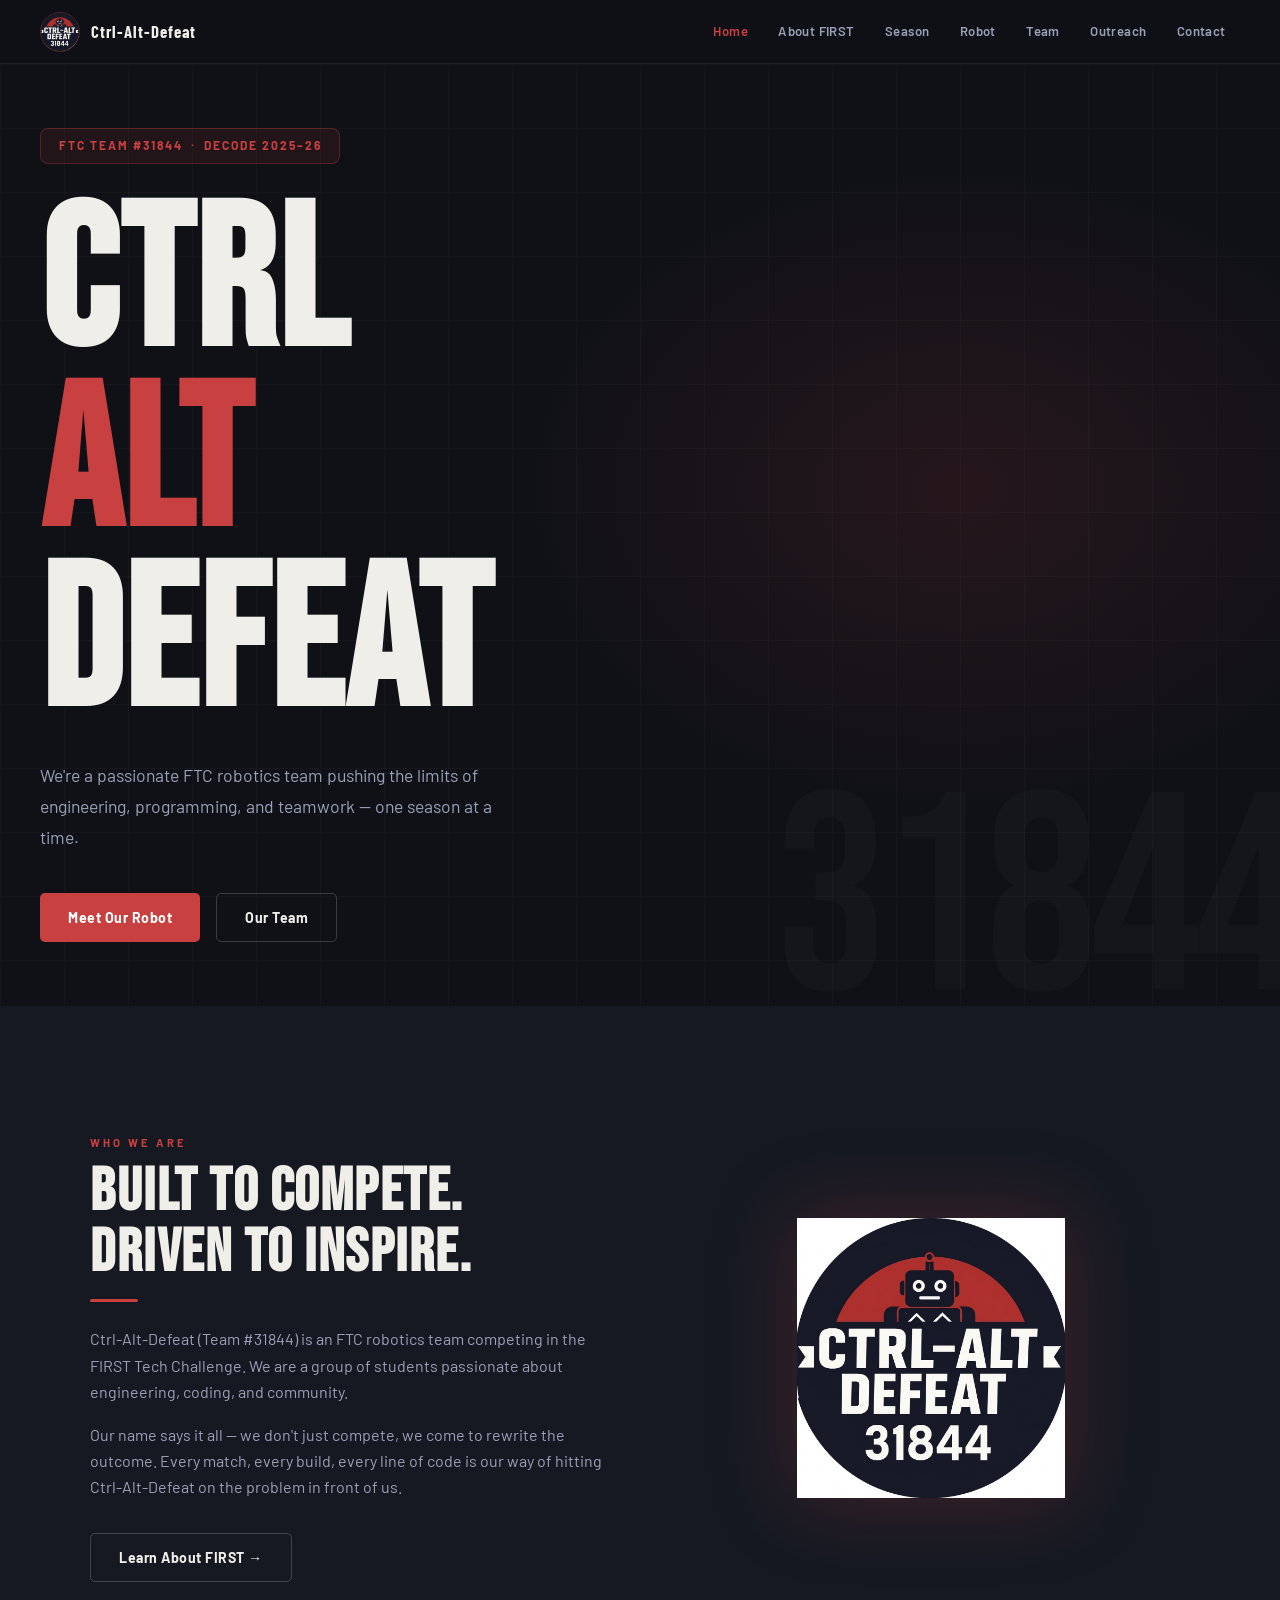
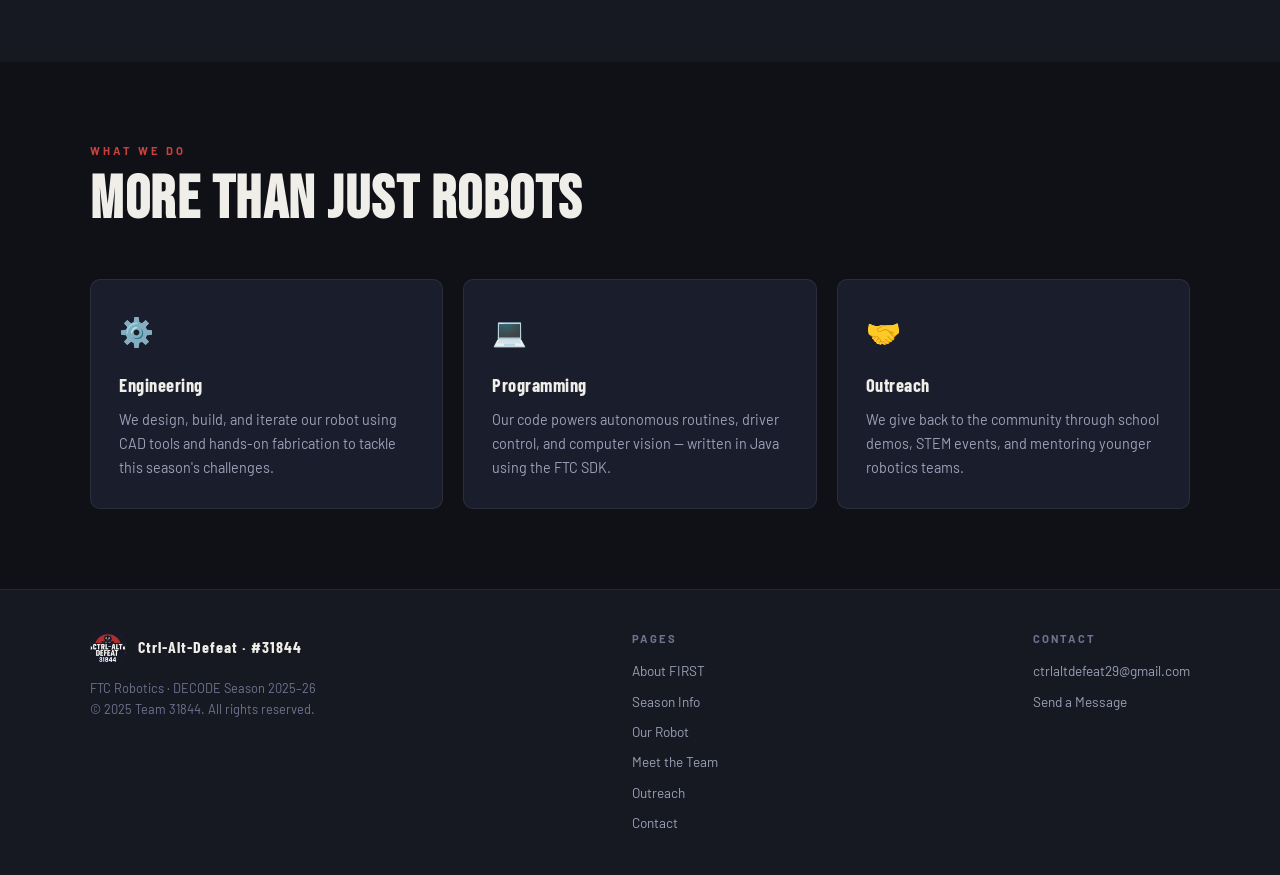
==== index.html @ 96a354eb "Update index.html" ====
<!DOCTYPE html>
<html lang="en">
<head>
  <meta charset="UTF-8"/>
  <meta name="viewport" content="width=device-width, initial-scale=1.0"/>
  <title>Ctrl-Alt-Defeat | FTC Team 31844</title>
  <link rel="stylesheet" href="style.css"/>
  <style>
    .hero {
      min-height: calc(100vh - 64px);
      display: flex; align-items: center;
      padding: 4rem 2.5rem;
      position: relative; overflow: hidden;
    }
    .hero::before {
      content: '';
      position: absolute; inset: 0;
      background:
        radial-gradient(ellipse 55% 55% at 75% 45%, rgba(201,64,64,0.12) 0%, transparent 65%),
        linear-gradient(180deg, transparent 60%, rgba(15,17,23,0.6) 100%);
      pointer-events: none;
    }
    .hero-grid {
      position: absolute; inset: 0;
      background-image: linear-gradient(rgba(255,255,255,0.025) 1px, transparent 1px), linear-gradient(90deg, rgba(255,255,255,0.025) 1px, transparent 1px);
      background-size: 64px 64px;
      pointer-events: none;
    }
    .hero-content { position: relative; z-index: 1; max-width: 700px; }
    .hero-tag {
      display: inline-flex; align-items: center; gap: 0.6rem;
      background: rgba(201,64,64,0.1); border: 1px solid rgba(201,64,64,0.3);
      border-radius: 8px; padding: 0.45rem 1.1rem;
      font-size: 0.75rem; font-weight: 700; letter-spacing: 2px;
      text-transform: uppercase; color: var(--red); margin-bottom: 2rem;
    }
    .hero h1 {
      font-family: 'Bebas Neue', sans-serif;
      font-size: clamp(7.5rem, 16vw, 12.5rem); /* Increased minimum, scaling, and maximum sizes */
      line-height: 0.9; 
      letter-spacing: 2px; 
      margin-bottom: 1.5rem;
    }
    .hero h1 .red { color: var(--red); }
    .hero p { font-size: 1.1rem; color: var(--muted2); max-width: 480px; margin-bottom: 2.5rem; line-height: 1.75; }
    .hero-btns { display: flex; gap: 1rem; flex-wrap: wrap; }
    .hero-num {
      position: absolute; right: -20px; bottom: -40px;
      font-family: 'Bebas Neue', sans-serif;
      font-size: clamp(10rem, 22vw, 22rem);
      color: rgba(255,255,255,0.02); pointer-events: none; user-select: none;
      letter-spacing: -8px; line-height: 1;
    }

    .about-grid { display: grid; grid-template-columns: 1fr 1fr; gap: 4rem; align-items: center; margin-top: 3rem; }
    .about-text p { color: var(--muted2); margin-bottom: 1rem; font-size: 1rem; }

    .highlights { display: grid; grid-template-columns: repeat(3,1fr); gap: 1.25rem; margin-top: 3rem; }
    .hl-card { background: var(--card); border: 1px solid var(--border); border-radius: 10px; padding: 1.75rem; transition: border-color 0.2s, transform 0.2s; }
    .hl-card:hover { border-color: rgba(201,64,64,0.3); transform: translateY(-3px); }
    .hl-icon { font-size: 1.75rem; margin-bottom: 1rem; }
    .hl-card h3 { font-family: 'Barlow Condensed', sans-serif; font-size: 1.15rem; font-weight: 700; margin-bottom: 0.5rem; letter-spacing: 0.5px; }
    .hl-card p { font-size: 0.9rem; color: var(--muted2); line-height: 1.65; }

    @media(max-width:768px) {
      .hero { padding: 3rem 1.25rem; }
      .stats-inner { grid-template-columns: repeat(3, 1fr); padding: 1.5rem 1.25rem; }
      .about-grid { grid-template-columns: 1fr; gap: 2rem; }
      .highlights { grid-template-columns: 1fr; }
      .hero-num { display: none; }
    }
  </style>
</head>
<body>
<div class="page">

  <nav>
    <a class="nav-brand" href="index.html">
      <img class="nav-logo" src="logo.png" alt="Logo">
      <span class="nav-name">Ctrl-Alt-Defeat</span>
    </a>
    <ul class="nav-links">
      <li><a href="index.html" class="active">Home</a></li>
      <li><a href="about.html">About FIRST</a></li>
      <li><a href="season.html">Season</a></li>
      <li><a href="robot.html">Robot</a></li>
      <li><a href="team.html">Team</a></li>
      <li><a href="outreach.html">Outreach</a></li>
      <li><a href="contact.html">Contact</a></li>
    </ul>
    <button class="hamburger" onclick="document.getElementById('mob').classList.toggle('open')">
      <span></span><span></span><span></span>
    </button>
  </nav>
  <div class="mobile-menu" id="mob">
    <a href="index.html">Home</a><a href="about.html">About FIRST</a>
    <a href="season.html">Season</a><a href="robot.html">Robot</a>
    <a href="team.html">Team</a><a href="outreach.html">Outreach</a>
    <a href="contact.html">Contact</a>
  </div>

  <!-- HERO -->
  <section class="hero">
    <div class="hero-grid"></div>
    <div class="hero-content">
      <div class="hero-tag">FTC Team #31844 &nbsp;·&nbsp; DECODE 2025–26</div>
      <h1>CTRL<br/><span class="red">ALT</span><br/>DEFEAT</h1>
      <p>We're a passionate FTC robotics team pushing the limits of engineering, programming, and teamwork — one season at a time.</p>
      <div class="hero-btns">
        <a href="robot.html" class="btn btn-red">Meet Our Robot</a>
        <a href="team.html" class="btn btn-outline">Our Team</a>
      </div>
    </div>
    <div class="hero-num">31844</div>
  </section>

  <!-- ABOUT SNIPPET -->
  <section class="section" style="background: var(--dark2);">
    <div class="container">
      <div class="about-grid">
        <div>
          <div class="section-label">Who We Are</div>
          <h2 class="section-title">Built to Compete.<br/>Driven to Inspire.</h2>
          <div class="divider"></div>
          <div class="about-text">
            <p>Ctrl-Alt-Defeat (Team #31844) is an FTC robotics team competing in the FIRST Tech Challenge. We are a group of students passionate about engineering, coding, and community.</p>
            <p>Our name says it all — we don't just compete, we come to rewrite the outcome. Every match, every build, every line of code is our way of hitting Ctrl-Alt-Defeat on the problem in front of us.</p>
          </div>
          <a href="about.html" class="btn btn-outline" style="margin-top:1rem;">Learn About FIRST →</a>
        </div>
        <div style="display:flex; justify-content:center; align-items:center;">
          <img src="logo.png" alt="Team Logo" style="width:280px; height:280px; object-fit:contain; filter: drop-shadow(0 0 40px rgba(201,64,64,0.25));">
        </div>
      </div>
    </div>
  </section>

  <!-- HIGHLIGHTS -->
  <section class="section">
    <div class="container">
      <div class="section-label">What We Do</div>
      <h2 class="section-title">More Than Just Robots</h2>
      <div class="highlights">
        <div class="hl-card">
          <div class="hl-icon">⚙️</div>
          <h3>Engineering</h3>
          <p>We design, build, and iterate our robot using CAD tools and hands-on fabrication to tackle this season's challenges.</p>
        </div>
        <div class="hl-card">
          <div class="hl-icon">💻</div>
          <h3>Programming</h3>
          <p>Our code powers autonomous routines, driver control, and computer vision — written in Java using the FTC SDK.</p>
        </div>
        <div class="hl-card">
          <div class="hl-icon">🤝</div>
          <h3>Outreach</h3>
          <p>We give back to the community through school demos, STEM events, and mentoring younger robotics teams.</p>
        </div>
      </div>
    </div>
  </section>

  <!-- FOOTER -->
  <footer>
    <div class="footer-inner">
      <div>
        <div class="footer-brand">
          <img class="footer-logo" src="logo.png" alt="Logo">
          <span class="footer-name">Ctrl-Alt-Defeat · #31844</span>
        </div>
        <div class="footer-copy">FTC Robotics · DECODE Season 2025–26<br/>© 2025 Team 31844. All rights reserved.</div>
      </div>
      <div>
        <div class="footer-col-title">Pages</div>
        <div class="footer-links">
          <a href="about.html">About FIRST</a>
          <a href="season.html">Season Info</a>
          <a href="robot.html">Our Robot</a>
          <a href="team.html">Meet the Team</a>
          <a href="outreach.html">Outreach</a>
          <a href="contact.html">Contact</a>
        </div>
      </div>
      <div>
        <div class="footer-col-title">Contact</div>
        <div class="footer-links">
          <a href="mailto:ctrlaltdefeat29@gmail.com">ctrlaltdefeat29@gmail.com</a>
          <a href="contact.html">Send a Message</a>
        </div>
      </div>
    </div>
  </footer>

</div>
</body>
</html>
---- style.css ----
@import url('https://fonts.googleapis.com/css2?family=Bebas+Neue&family=Barlow:wght@400;500;600;700&family=Barlow+Condensed:wght@600;700&display=swap');
 
:root {
  --red: #C94040;
  --red-dark: #a33232;
  --dark: #0f1117;
  --dark2: #161922;
  --dark3: #1c202e;
  --card: #1a1e2c;
  --border: rgba(255,255,255,0.07);
  --light: #f0eee8;
  --muted: #6e7390;
  --muted2: #9ca0b8;
}
 
* { margin: 0; padding: 0; box-sizing: border-box; }
html { scroll-behavior: smooth; }
 
body {
  font-family: 'Barlow', sans-serif;
  background: var(--dark);
  color: var(--light);
  line-height: 1.65;
}
 
nav {
  position: fixed; top: 0; left: 0; right: 0; z-index: 999;
  display: flex; align-items: center; justify-content: space-between;
  padding: 0.7rem 2.5rem;
  background: rgba(15,17,23,0.93);
  backdrop-filter: blur(16px);
  border-bottom: 1px solid var(--border);
  height: 64px;
}
.nav-brand { display: flex; align-items: center; gap: 0.7rem; text-decoration: none; }
.nav-logo { width: 40px; height: 40px; border-radius: 50%; object-fit: cover; border: 1.5px solid rgba(201,64,64,0.4); }
.nav-name { font-family: 'Barlow Condensed', sans-serif; font-size: 1.05rem; font-weight: 700; color: var(--light); letter-spacing: 1px; }
.nav-links { display: flex; list-style: none; gap: 0.1rem; }
.nav-links a { display: block; padding: 0.4rem 0.9rem; color: var(--muted2); text-decoration: none; font-size: 0.82rem; font-weight: 600; letter-spacing: 0.4px; border-radius: 5px; transition: color 0.2s, background 0.2s; }
.nav-links a:hover { color: var(--light); background: rgba(255,255,255,0.05); }
.nav-links a.active { color: var(--red); }
 
.hamburger { display: none; flex-direction: column; gap: 5px; cursor: pointer; background: none; border: none; padding: 4px; }
.hamburger span { display: block; width: 24px; height: 2px; background: var(--light); border-radius: 2px; transition: all 0.3s; }
.mobile-menu { display: none; position: fixed; top: 64px; left: 0; right: 0; background: rgba(15,17,23,0.98); border-bottom: 1px solid var(--border); padding: 0.75rem 1.5rem 1.25rem; z-index: 998; flex-direction: column; }
.mobile-menu.open { display: flex; }
.mobile-menu a { display: block; padding: 0.75rem 0.5rem; color: var(--muted2); text-decoration: none; font-weight: 600; font-size: 0.95rem; border-bottom: 1px solid var(--border); transition: color 0.2s; }
.mobile-menu a:last-child { border-bottom: none; }
.mobile-menu a:hover { color: var(--light); }
 
.page { padding-top: 64px; }
.section { padding: 5rem 2.5rem; }
.container { max-width: 1100px; margin: 0 auto; }
.section-label { font-size: 0.7rem; font-weight: 700; letter-spacing: 3px; text-transform: uppercase; color: var(--red); margin-bottom: 0.6rem; }
.section-title { font-family: 'Bebas Neue', sans-serif; font-size: clamp(2.2rem, 5vw, 3.8rem); letter-spacing: 1.5px; line-height: 1; margin-bottom: 0.9rem; }
.section-sub { color: var(--muted2); font-size: 1rem; max-width: 540px; line-height: 1.7; }
.divider { width: 48px; height: 3px; background: var(--red); border-radius: 2px; margin: 1rem 0 1.5rem; }
 
.btn { display: inline-flex; align-items: center; gap: 0.5rem; padding: 0.75rem 1.75rem; border-radius: 5px; font-weight: 700; font-size: 0.88rem; letter-spacing: 0.5px; text-decoration: none; border: none; cursor: pointer; transition: transform 0.15s, background 0.2s, box-shadow 0.2s; }
.btn:hover { transform: translateY(-2px); }
.btn-red { background: var(--red); color: #fff; }
.btn-red:hover { background: var(--red-dark); box-shadow: 0 6px 24px rgba(201,64,64,0.3); }
.btn-outline { background: transparent; border: 1.5px solid rgba(255,255,255,0.18); color: var(--light); }
.btn-outline:hover { border-color: rgba(255,255,255,0.4); }
 
.card { background: var(--card); border: 1px solid var(--border); border-radius: 10px; padding: 1.75rem; transition: border-color 0.2s, transform 0.2s; }
.card:hover { border-color: rgba(201,64,64,0.3); transform: translateY(-3px); }
 
footer { background: var(--dark2); border-top: 1px solid var(--border); padding: 2.5rem 2.5rem; }
.footer-inner { max-width: 1100px; margin: 0 auto; display: flex; align-items: flex-start; justify-content: space-between; gap: 2rem; flex-wrap: wrap; }
.footer-brand { display: flex; align-items: center; gap: 0.75rem; margin-bottom: 0.75rem; }
.footer-logo { width: 36px; height: 36px; border-radius: 50%; object-fit: cover; }
.footer-name { font-family: 'Barlow Condensed', sans-serif; font-weight: 700; font-size: 1rem; letter-spacing: 1px; }
.footer-copy { font-size: 0.8rem; color: var(--muted); }
.footer-links { display: flex; flex-direction: column; gap: 0.5rem; }
.footer-links a { color: var(--muted2); text-decoration: none; font-size: 0.85rem; transition: color 0.2s; }
.footer-links a:hover { color: var(--light); }
.footer-col-title { font-size: 0.7rem; font-weight: 700; letter-spacing: 2px; text-transform: uppercase; color: var(--muted); margin-bottom: 0.75rem; }
 
@media (max-width: 768px) {
  .nav-links { display: none; }
  .hamburger { display: flex; }
  .section { padding: 4rem 1.25rem; }
  nav { padding: 0.7rem 1.25rem; }
  footer { padding: 2rem 1.25rem; }
}
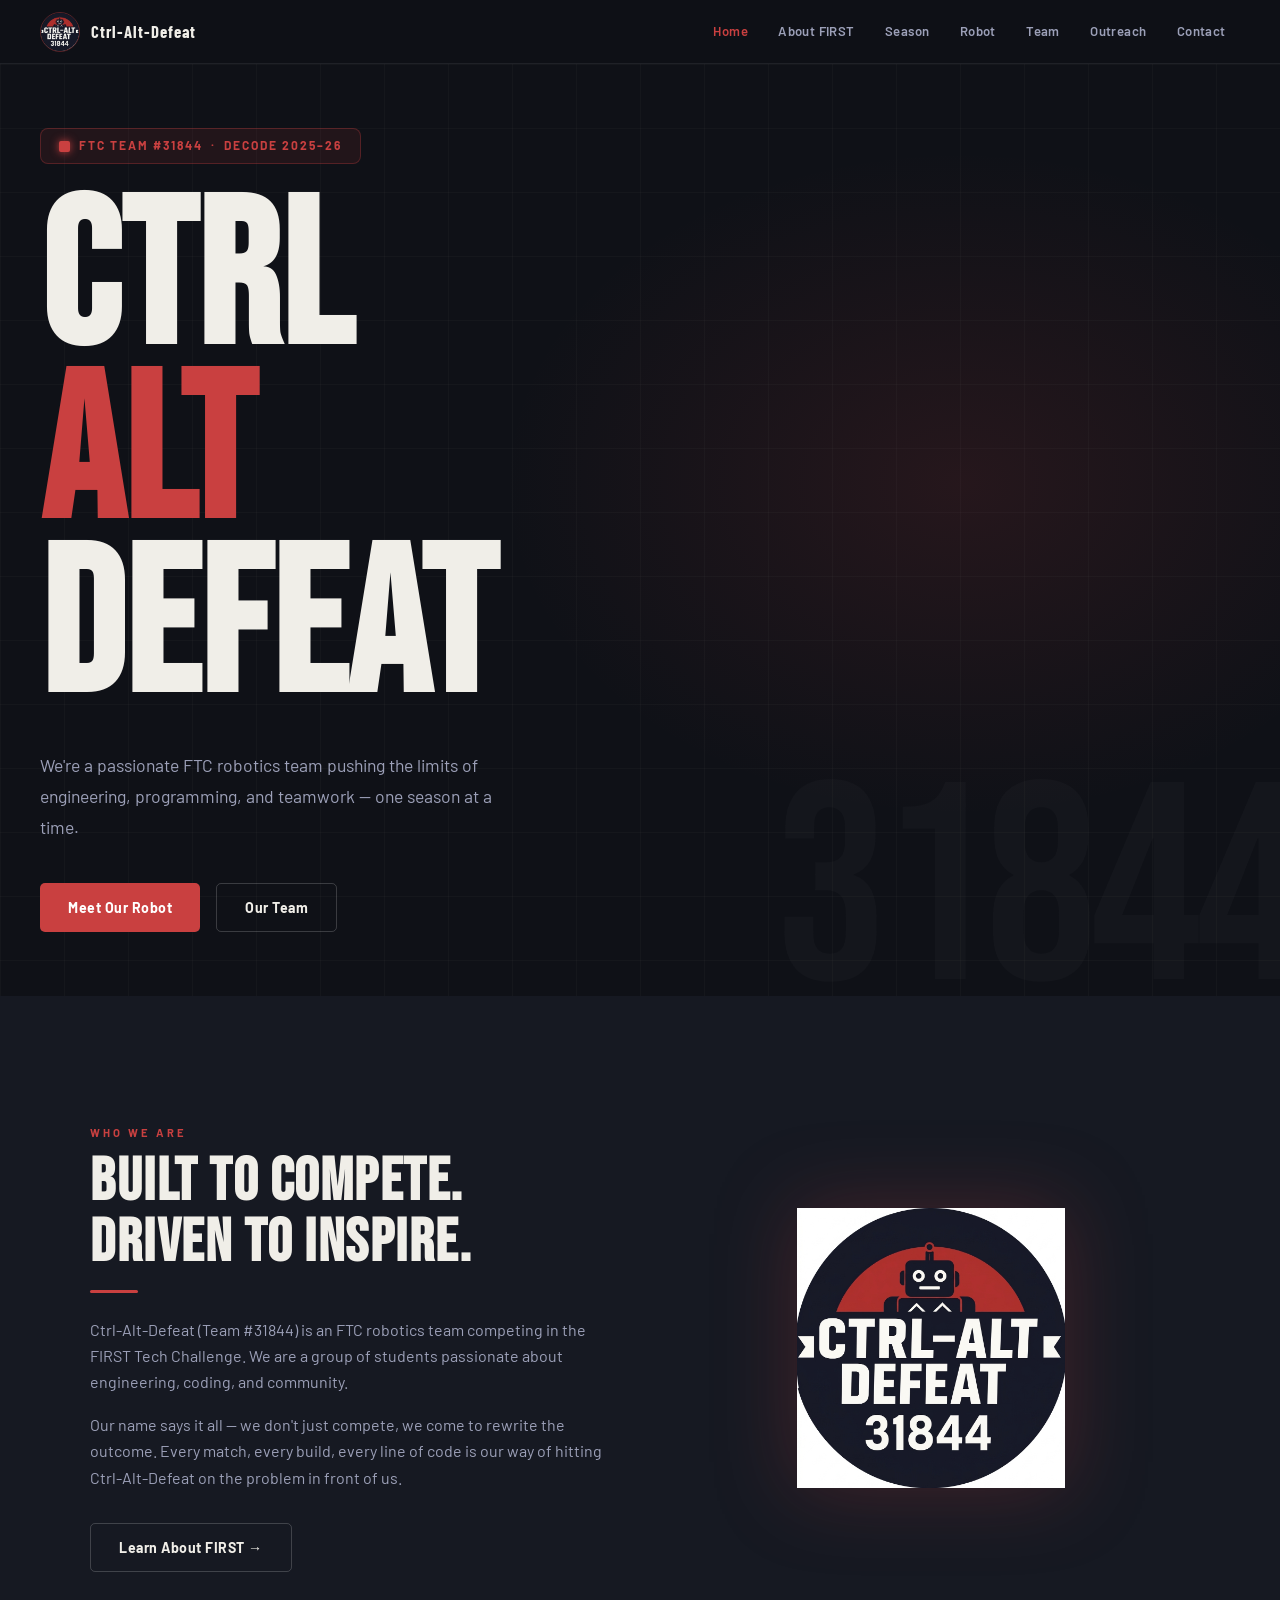
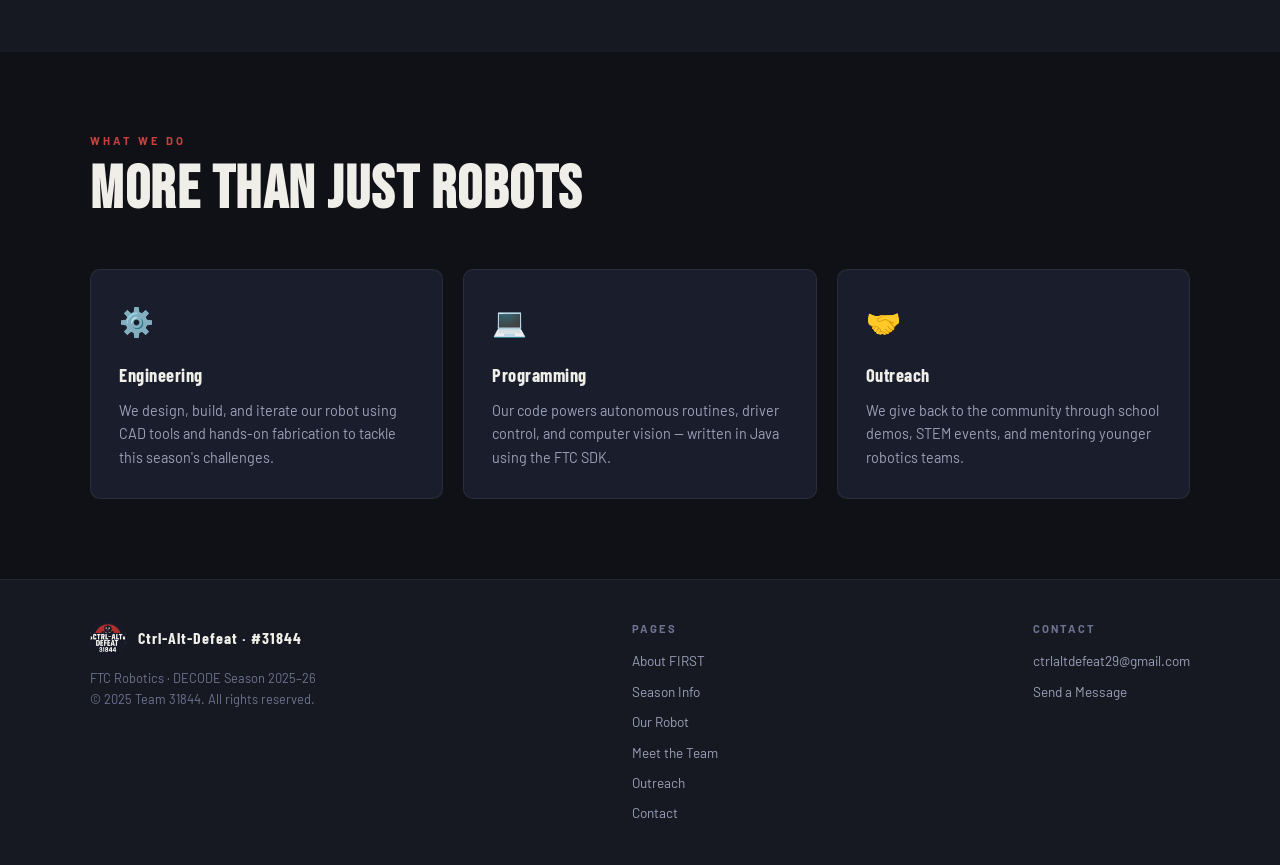
==== commit dcec99c7: "Update index.html" ====
--- a/index.html
+++ b/index.html
@@ -26,7 +26,9 @@
       background-size: 64px 64px;
       pointer-events: none;
     }
-    .hero-content { position: relative; z-index: 1; max-width: 700px; }
+    .hero-content { position: relative; z-index: 1; max-width: 900px; } /* Increased content container width for massive text */
+    
+    /* ── REDESIGNED TECH TAG & RED ACCENT BOX ── */
     .hero-tag {
       display: inline-flex; align-items: center; gap: 0.6rem;
       background: rgba(201,64,64,0.1); border: 1px solid rgba(201,64,64,0.3);
@@ -34,12 +36,23 @@
       font-size: 0.75rem; font-weight: 700; letter-spacing: 2px;
       text-transform: uppercase; color: var(--red); margin-bottom: 2rem;
     }
+    .hero-tag::before {
+      content: '';
+      display: inline-block;
+      width: 11px;
+      height: 11px;
+      background: var(--red);
+      border-radius: 2px;
+      box-shadow: 0 0 8px var(--red);
+    }
+    
+    /* ── MASSIVE CTRL-ALT-DEFEAT TITLE ── */
     .hero h1 {
-      font-family: 'Bebas Neue', sans-serif;
-      font-size: clamp(7.5rem, 16vw, 12.5rem); /* Increased minimum, scaling, and maximum sizes */
-      line-height: 0.9; 
-      letter-spacing: 2px; 
-      margin-bottom: 1.5rem;
+      font-family: 'Bebas Neue', sans-serif !important;
+      font-size: clamp(7.5rem, 16vw, 13rem) !important; /* Extremely big impact sizing */
+      line-height: 0.85 !important;                     /* Tight vertical stacking */
+      letter-spacing: 1px !important;
+      margin-bottom: 2rem !important;
     }
     .hero h1 .red { color: var(--red); }
     .hero p { font-size: 1.1rem; color: var(--muted2); max-width: 480px; margin-bottom: 2.5rem; line-height: 1.75; }
@@ -64,7 +77,6 @@
 
     @media(max-width:768px) {
       .hero { padding: 3rem 1.25rem; }
-      .stats-inner { grid-template-columns: repeat(3, 1fr); padding: 1.5rem 1.25rem; }
       .about-grid { grid-template-columns: 1fr; gap: 2rem; }
       .highlights { grid-template-columns: 1fr; }
       .hero-num { display: none; }
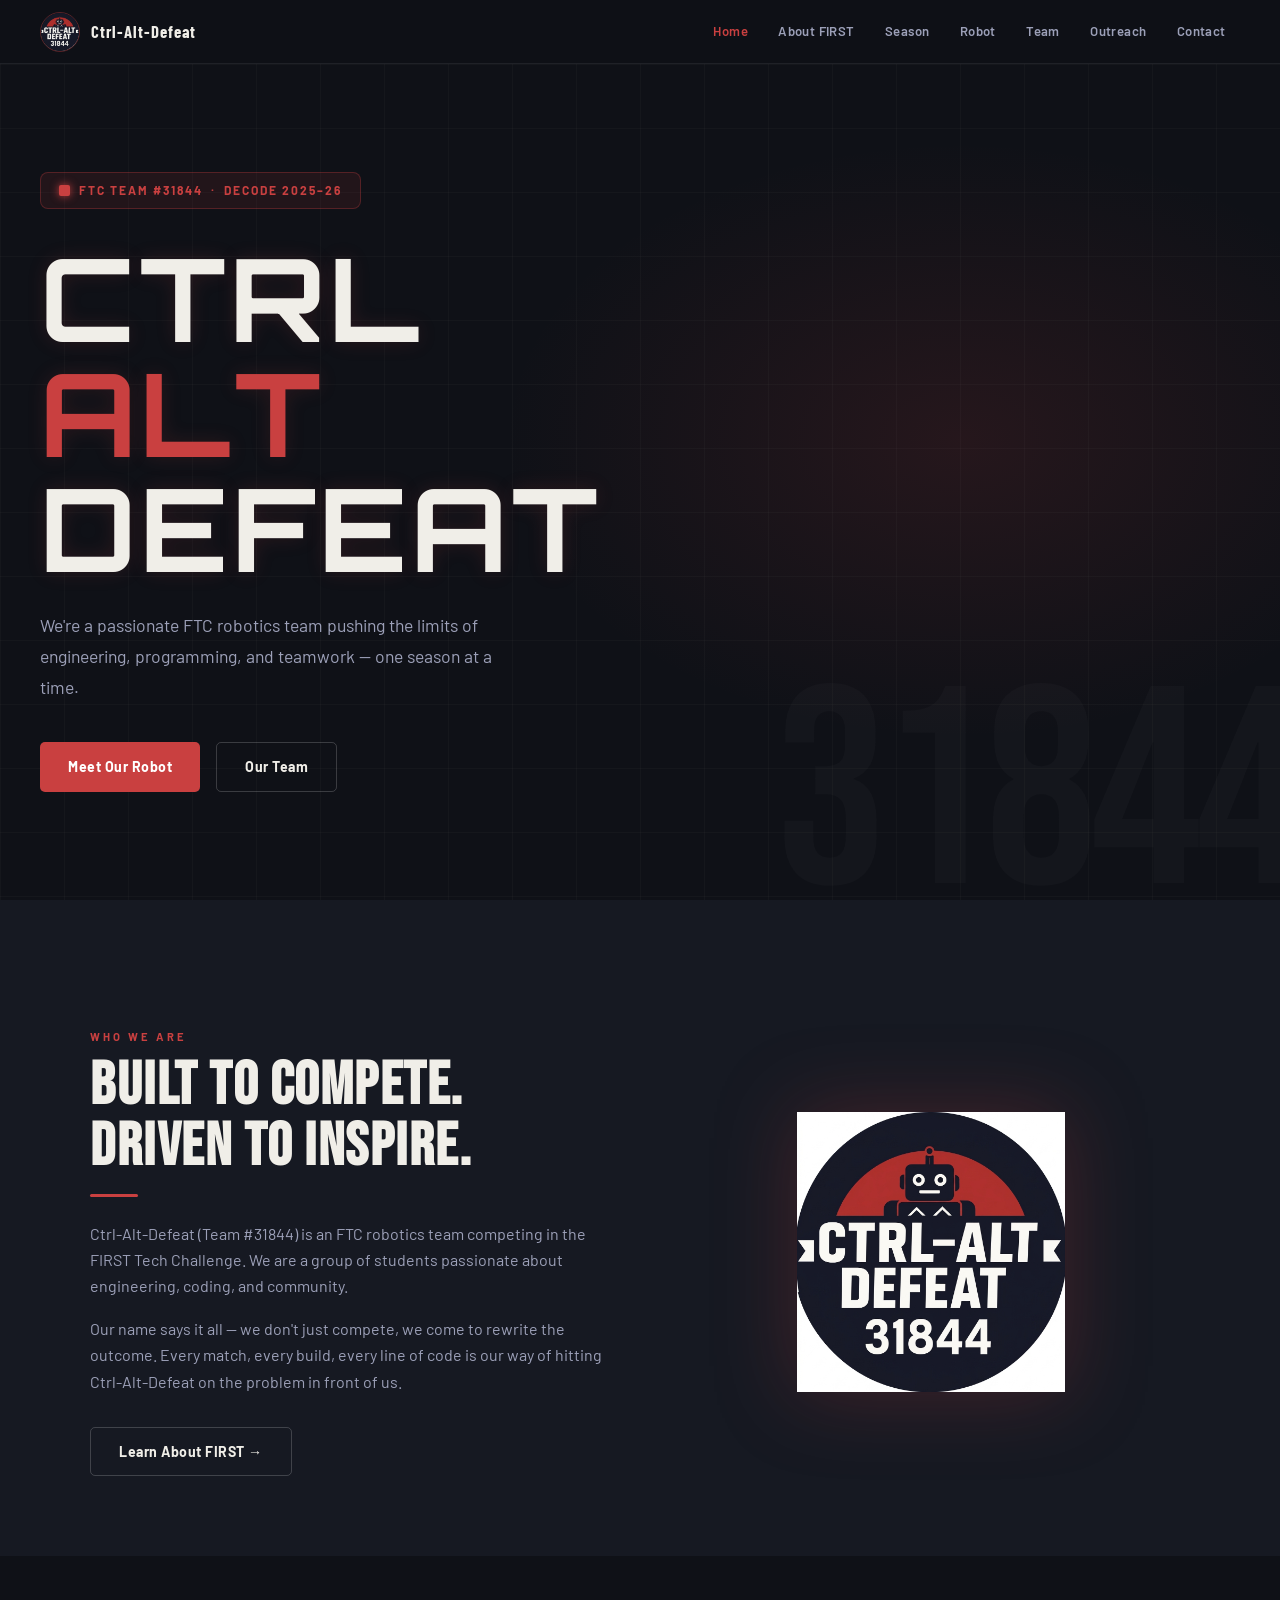
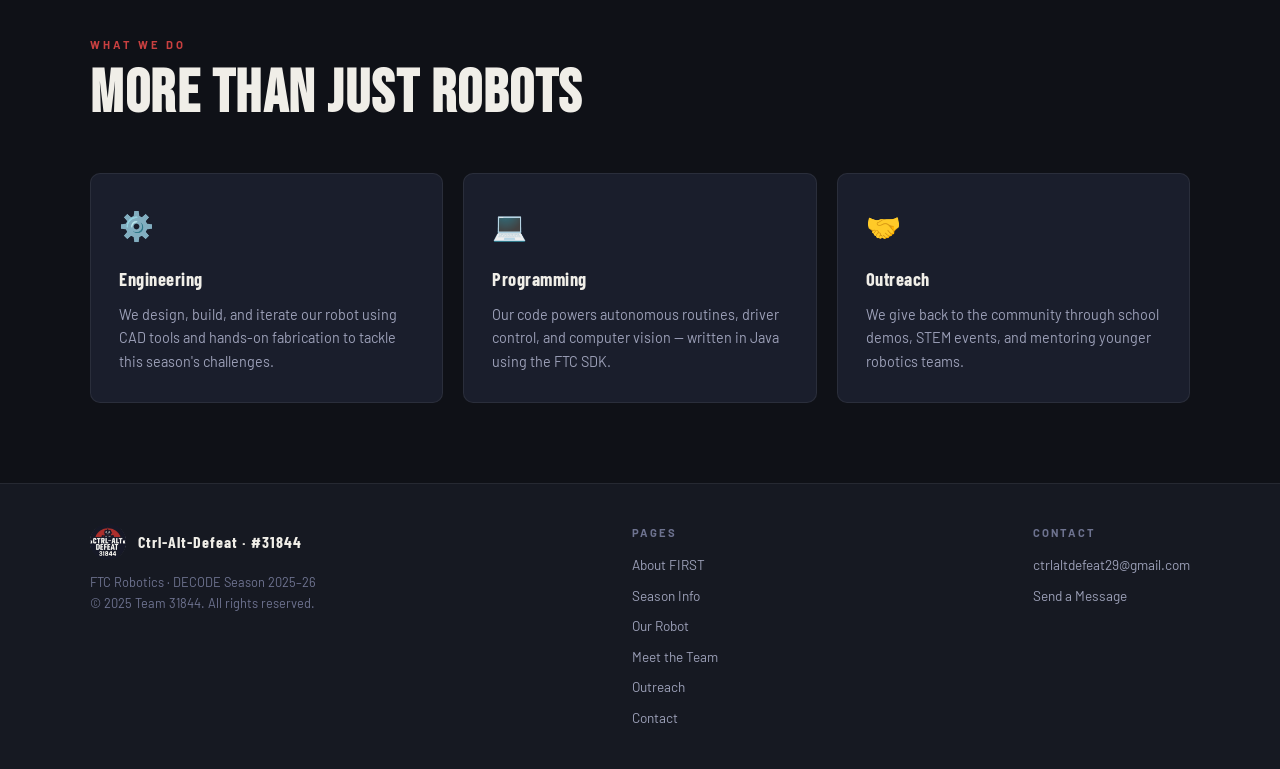
==== commit def3c9cd: "Update index.html" ====
--- a/index.html
+++ b/index.html
@@ -5,6 +5,8 @@
   <meta name="viewport" content="width=device-width, initial-scale=1.0"/>
   <title>Ctrl-Alt-Defeat | FTC Team 31844</title>
   <link rel="stylesheet" href="style.css"/>
+  <!-- Futuristic Google Font Import -->
+  <link href="https://fonts.googleapis.com/css2?family=Orbitron:wght@700;900&display=swap" rel="stylesheet">
   <style>
     .hero {
       min-height: calc(100vh - 64px);
@@ -26,7 +28,7 @@
       background-size: 64px 64px;
       pointer-events: none;
     }
-    .hero-content { position: relative; z-index: 1; max-width: 900px; } /* Increased content container width for massive text */
+    .hero-content { position: relative; z-index: 1; max-width: 700px; }
     
     /* ── REDESIGNED TECH TAG & RED ACCENT BOX ── */
     .hero-tag {
@@ -46,13 +48,14 @@
       box-shadow: 0 0 8px var(--red);
     }
     
-    /* ── MASSIVE CTRL-ALT-DEFEAT TITLE ── */
+    /* ── ROBOTIC/FUTURISTIC HERO HEADER ── */
     .hero h1 {
-      font-family: 'Bebas Neue', sans-serif !important;
-      font-size: clamp(7.5rem, 16vw, 13rem) !important; /* Extremely big impact sizing */
-      line-height: 0.85 !important;                     /* Tight vertical stacking */
-      letter-spacing: 1px !important;
-      margin-bottom: 2rem !important;
+      font-family: 'Orbitron', 'Bebas Neue', sans-serif !important;
+      font-size: clamp(4rem, 9vw, 7.5rem) !important;   /* Original high-impact balanced size */
+      line-height: 1.0 !important;                      /* Tight height for tech look */
+      letter-spacing: 4px !important;                   /* Aerospace blueprint letter spacing */
+      margin-bottom: 1.5rem !important;
+      text-shadow: 0 0 20px rgba(201, 64, 64, 0.15);    /* Subtle red neon aura */
     }
     .hero h1 .red { color: var(--red); }
     .hero p { font-size: 1.1rem; color: var(--muted2); max-width: 480px; margin-bottom: 2.5rem; line-height: 1.75; }
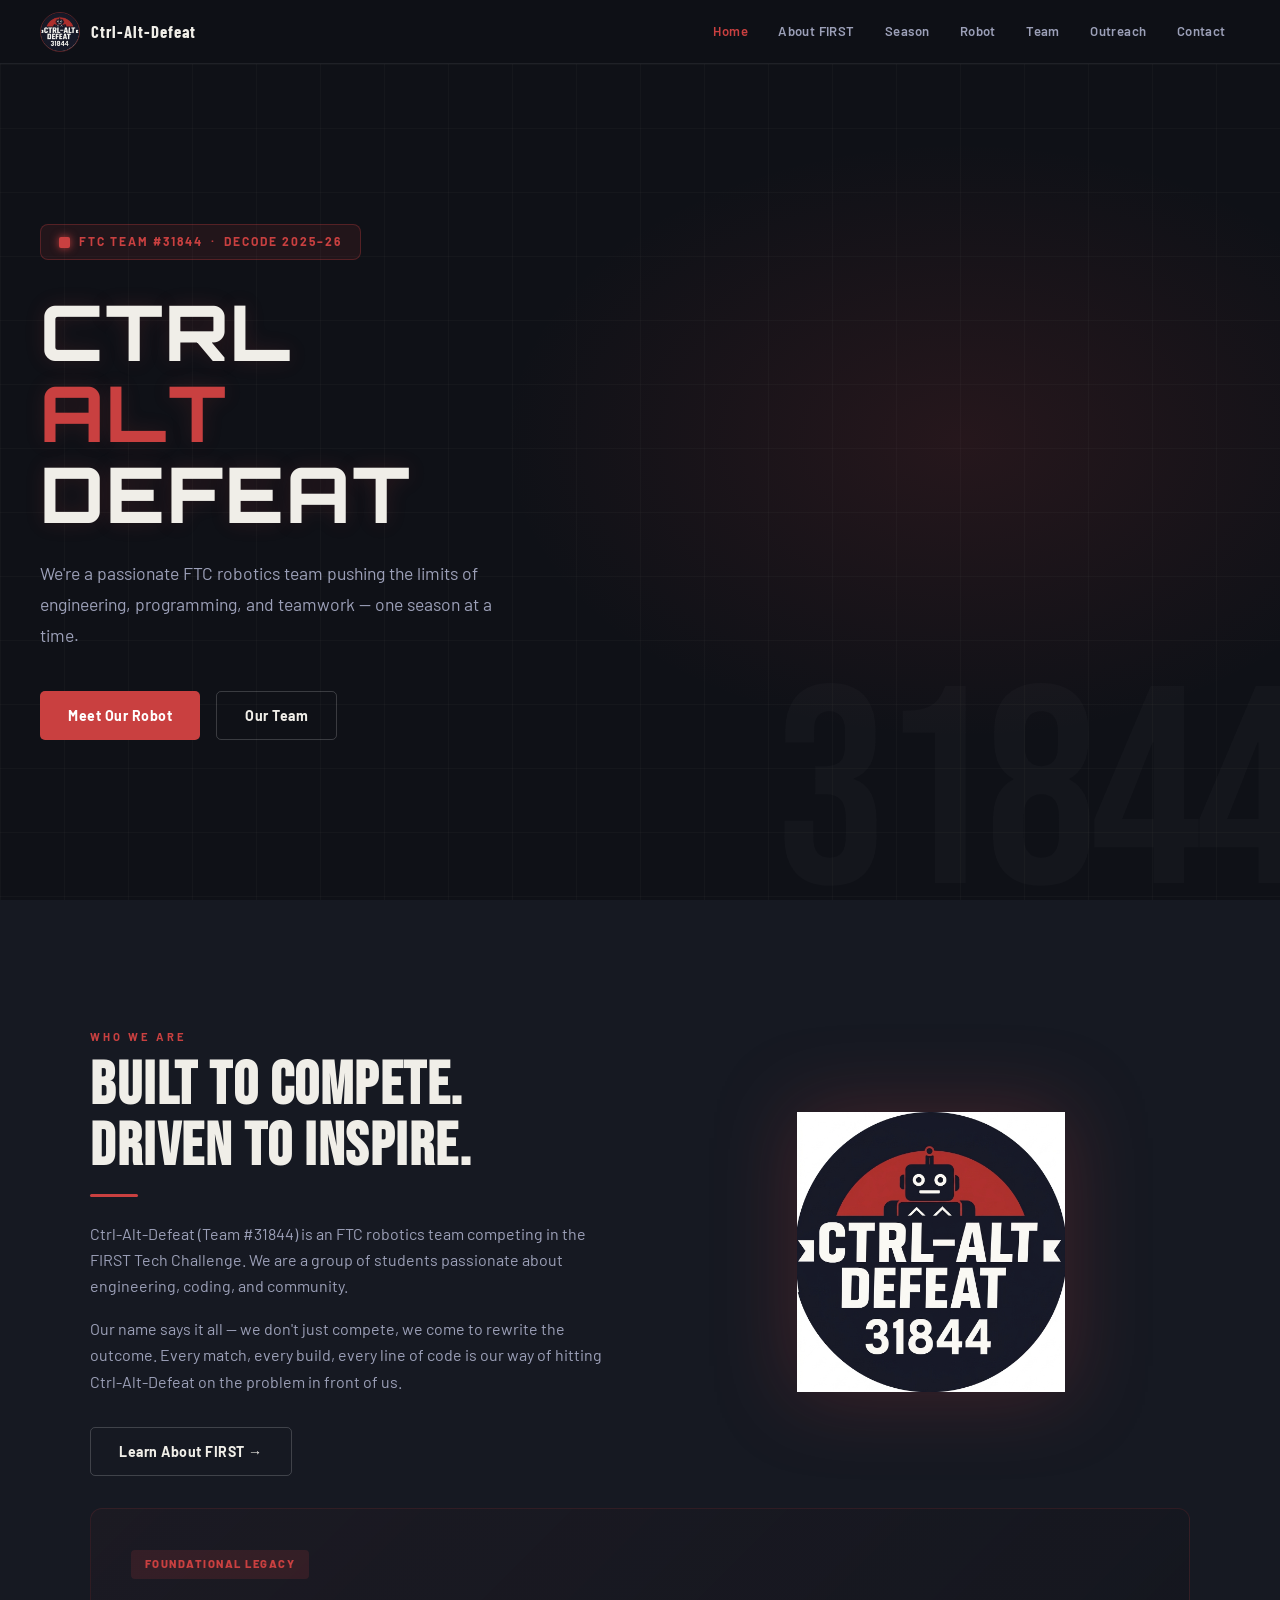
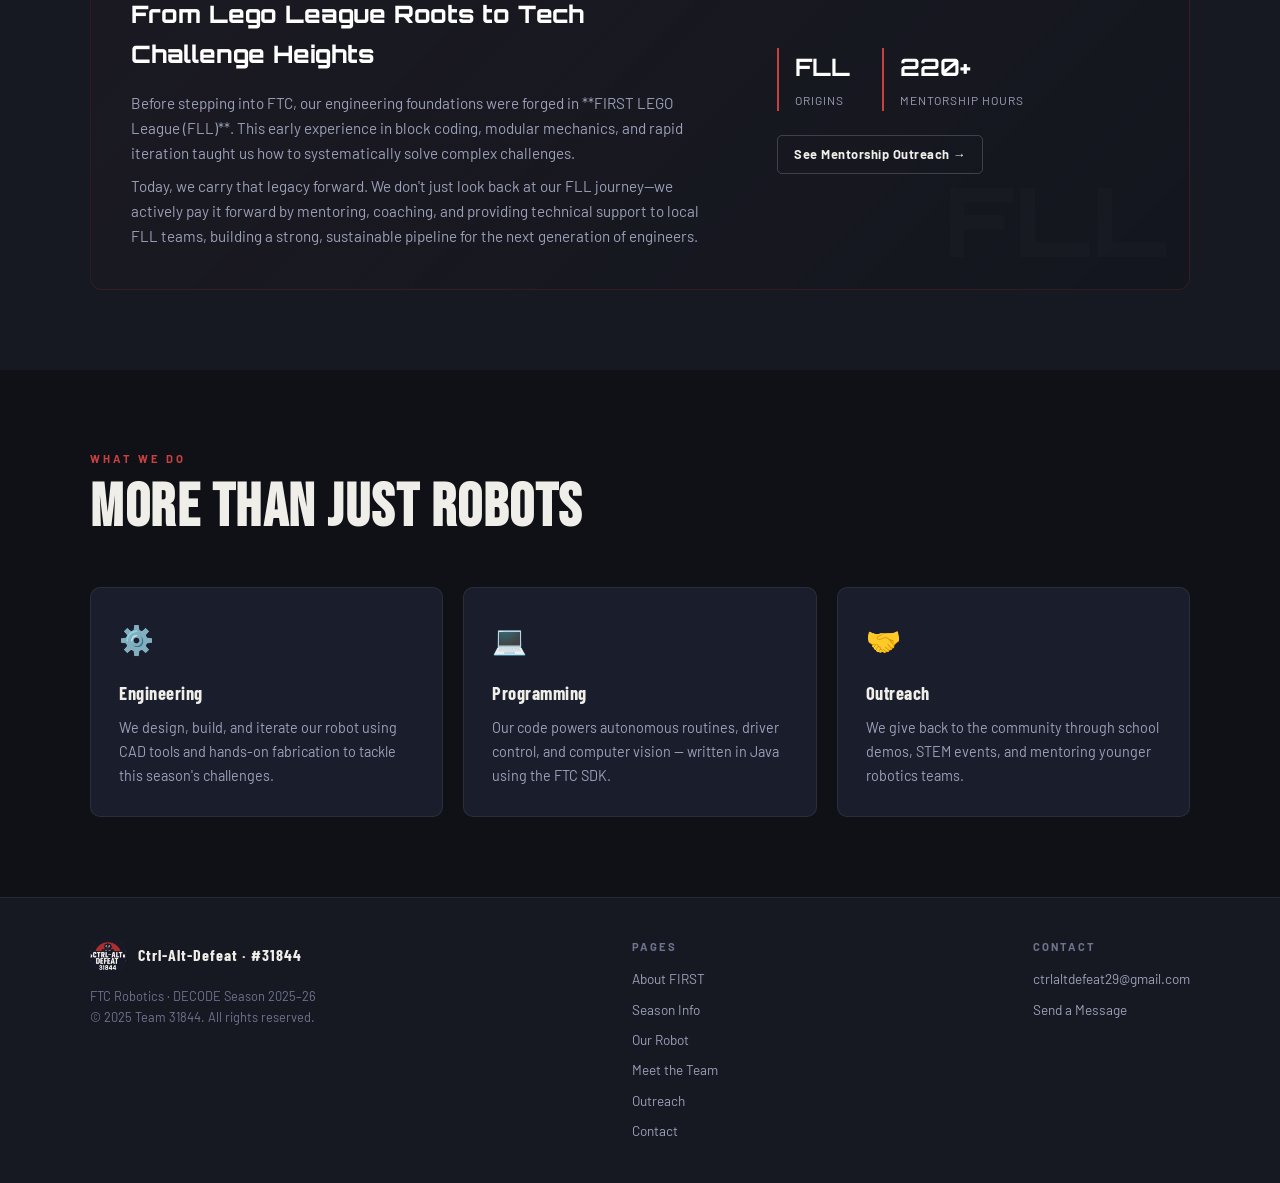
==== commit 422dca18: "Update index.html" ====
--- a/index.html
+++ b/index.html
@@ -5,8 +5,8 @@
   <meta name="viewport" content="width=device-width, initial-scale=1.0"/>
   <title>Ctrl-Alt-Defeat | FTC Team 31844</title>
   <link rel="stylesheet" href="style.css"/>
-  <!-- Futuristic Google Font Import -->
-  <link href="https://fonts.googleapis.com/css2?family=Orbitron:wght@700;900&display=swap" rel="stylesheet">
+  <!-- Futuristic Google Font Import with Mid-Weight 800 added -->
+  <link href="https://fonts.googleapis.com/css2?family=Orbitron:wght@700;800;900&display=swap" rel="stylesheet">
   <style>
     .hero {
       min-height: calc(100vh - 64px);
@@ -51,11 +51,12 @@
     /* ── ROBOTIC/FUTURISTIC HERO HEADER ── */
     .hero h1 {
       font-family: 'Orbitron', 'Bebas Neue', sans-serif !important;
-      font-size: clamp(4rem, 9vw, 7.5rem) !important;   /* Original high-impact balanced size */
-      line-height: 1.0 !important;                      /* Tight height for tech look */
-      letter-spacing: 4px !important;                   /* Aerospace blueprint letter spacing */
+      font-size: clamp(2.5rem, 6vw, 5rem) !important;   /* Sleek, scaled-down size */
+      font-weight: 800 !important;                      /* Perfectly thick (Extra-Bold), but not chunky */
+      line-height: 1.05 !important;                      
+      letter-spacing: 2px !important;                   /* Slightly spaced for a sharp tech look */
       margin-bottom: 1.5rem !important;
-      text-shadow: 0 0 20px rgba(201, 64, 64, 0.15);    /* Subtle red neon aura */
+      text-shadow: 0 0 20px rgba(201, 64, 64, 0.15);    /* Clean red aura */
     }
     .hero h1 .red { color: var(--red); }
     .hero p { font-size: 1.1rem; color: var(--muted2); max-width: 480px; margin-bottom: 2.5rem; line-height: 1.75; }
@@ -71,6 +72,46 @@
     .about-grid { display: grid; grid-template-columns: 1fr 1fr; gap: 4rem; align-items: center; margin-top: 3rem; }
     .about-text p { color: var(--muted2); margin-bottom: 1rem; font-size: 1rem; }
 
+    /* ── NEW FLL LEGACY SECTION STYLES ── */
+    .fll-panel {
+      background: linear-gradient(135deg, rgba(201,64,64,0.03) 0%, rgba(15,17,23,0.3) 100%);
+      border: 1px solid rgba(201,64,64,0.15);
+      border-radius: 12px;
+      padding: 2.5rem;
+      margin-top: 2rem;
+      position: relative;
+      overflow: hidden;
+    }
+    .fll-panel::after {
+      content: 'FLL';
+      position: absolute;
+      right: 20px;
+      bottom: -10px;
+      font-family: 'Orbitron', sans-serif;
+      font-size: 6rem;
+      font-weight: 900;
+      color: rgba(255,255,255,0.015);
+      letter-spacing: 2px;
+      pointer-events: none;
+    }
+    .fll-grid { display: grid; grid-template-columns: 1.2fr 0.8fr; gap: 3rem; align-items: center; }
+    .fll-badge {
+      display: inline-block;
+      background: rgba(201,64,64,0.15);
+      color: var(--red);
+      font-size: 0.7rem;
+      font-weight: 800;
+      letter-spacing: 1.5px;
+      text-transform: uppercase;
+      padding: 0.35rem 0.85rem;
+      border-radius: 4px;
+      margin-bottom: 1rem;
+    }
+    .fll-stats { display: flex; gap: 2rem; margin-top: 1.5rem; }
+    .fll-stat-box { border-left: 2px solid var(--red); padding-left: 1rem; }
+    .fll-stat-box h4 { font-family: 'Orbitron', sans-serif; font-size: 1.5rem; color: #ffffff; margin-bottom: 0.2rem; }
+    .fll-stat-box p { font-size: 0.75rem; color: var(--muted2); text-transform: uppercase; letter-spacing: 1px; }
+
     .highlights { display: grid; grid-template-columns: repeat(3,1fr); gap: 1.25rem; margin-top: 3rem; }
     .hl-card { background: var(--card); border: 1px solid var(--border); border-radius: 10px; padding: 1.75rem; transition: border-color 0.2s, transform 0.2s; }
     .hl-card:hover { border-color: rgba(201,64,64,0.3); transform: translateY(-3px); }
@@ -81,6 +122,7 @@
     @media(max-width:768px) {
       .hero { padding: 3rem 1.25rem; }
       .about-grid { grid-template-columns: 1fr; gap: 2rem; }
+      .fll-grid { grid-template-columns: 1fr; gap: 1.5rem; }
       .highlights { grid-template-columns: 1fr; }
       .hero-num { display: none; }
     }
@@ -147,6 +189,37 @@
           <img src="logo.png" alt="Team Logo" style="width:280px; height:280px; object-fit:contain; filter: drop-shadow(0 0 40px rgba(201,64,64,0.25));">
         </div>
       </div>
+
+      <!-- ── NEW TAB: FLL FOUNDATIONAL LEGACY SECTION ── -->
+      <div class="fll-panel">
+        <div class="fll-grid">
+          <div>
+            <span class="fll-badge">Foundational Legacy</span>
+            <h3 style="font-family: 'Orbitron', sans-serif; font-size: 1.5rem; font-weight: 800; color: #ffffff; margin-bottom: 1rem;">From Lego League Roots to Tech Challenge Heights</h3>
+            <p style="font-size: 0.95rem; color: var(--muted2); line-height: 1.65; margin-bottom: 0.5rem;">
+              Before stepping into FTC, our engineering foundations were forged in **FIRST LEGO League (FLL)**. This early experience in block coding, modular mechanics, and rapid iteration taught us how to systematically solve complex challenges. 
+            </p>
+            <p style="font-size: 0.95rem; color: var(--muted2); line-height: 1.65;">
+              Today, we carry that legacy forward. We don't just look back at our FLL journey—we actively pay it forward by mentoring, coaching, and providing technical support to local FLL teams, building a strong, sustainable pipeline for the next generation of engineers.
+            </p>
+          </div>
+          <div style="display: flex; flex-direction: column; justify-content: center; align-items: flex-start; padding-left: 1rem;">
+            <div class="fll-stats">
+              <div class="fll-stat-box">
+                <h4>FLL</h4>
+                <p>Origins</p>
+              </div>
+              <div class="fll-stat-box">
+                <h4>220+</h4>
+                <p>Mentorship Hours</p>
+              </div>
+            </div>
+            <a href="outreach.html" class="btn btn-outline" style="font-size: 0.8rem; margin-top: 1.5rem; padding: 0.5rem 1rem;">See Mentorship Outreach →</a>
+          </div>
+        </div>
+      </div>
+      <!-- ───────────────────────────────────────────── -->
+
     </div>
   </section>
 
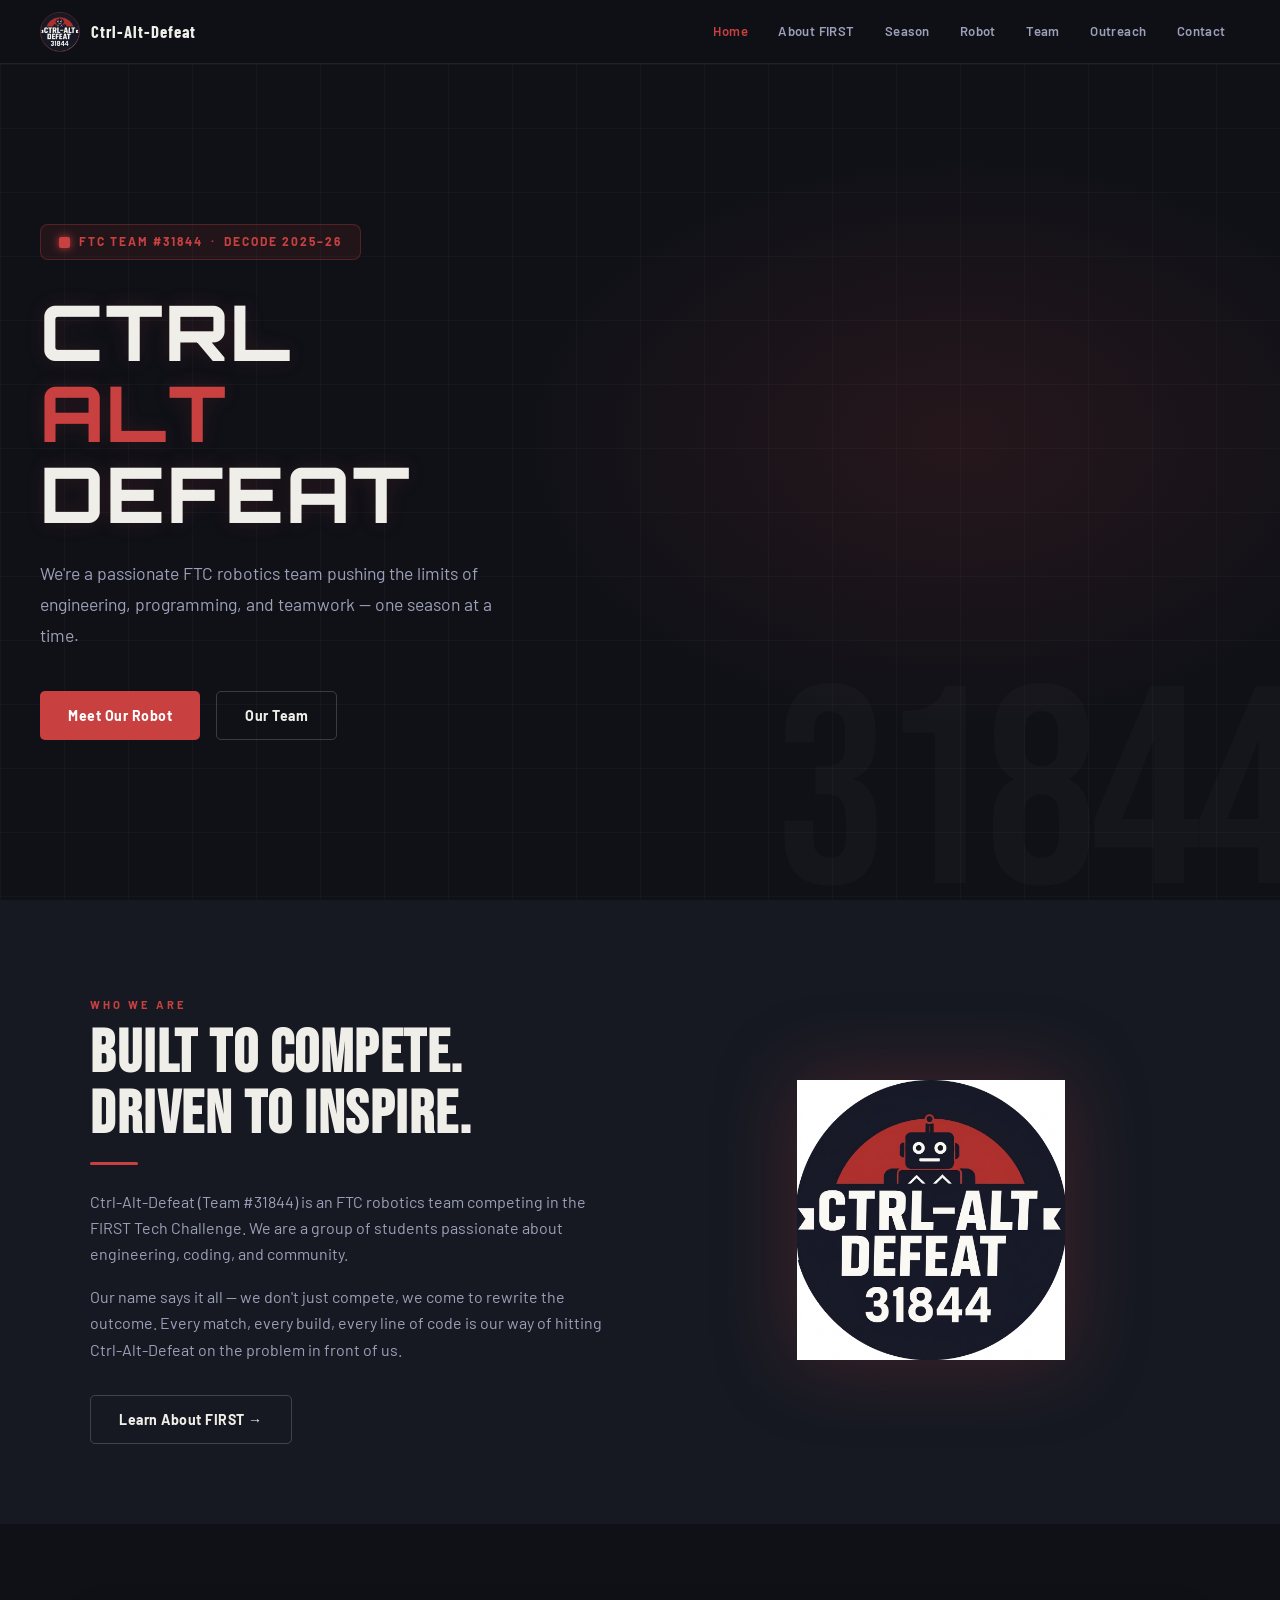
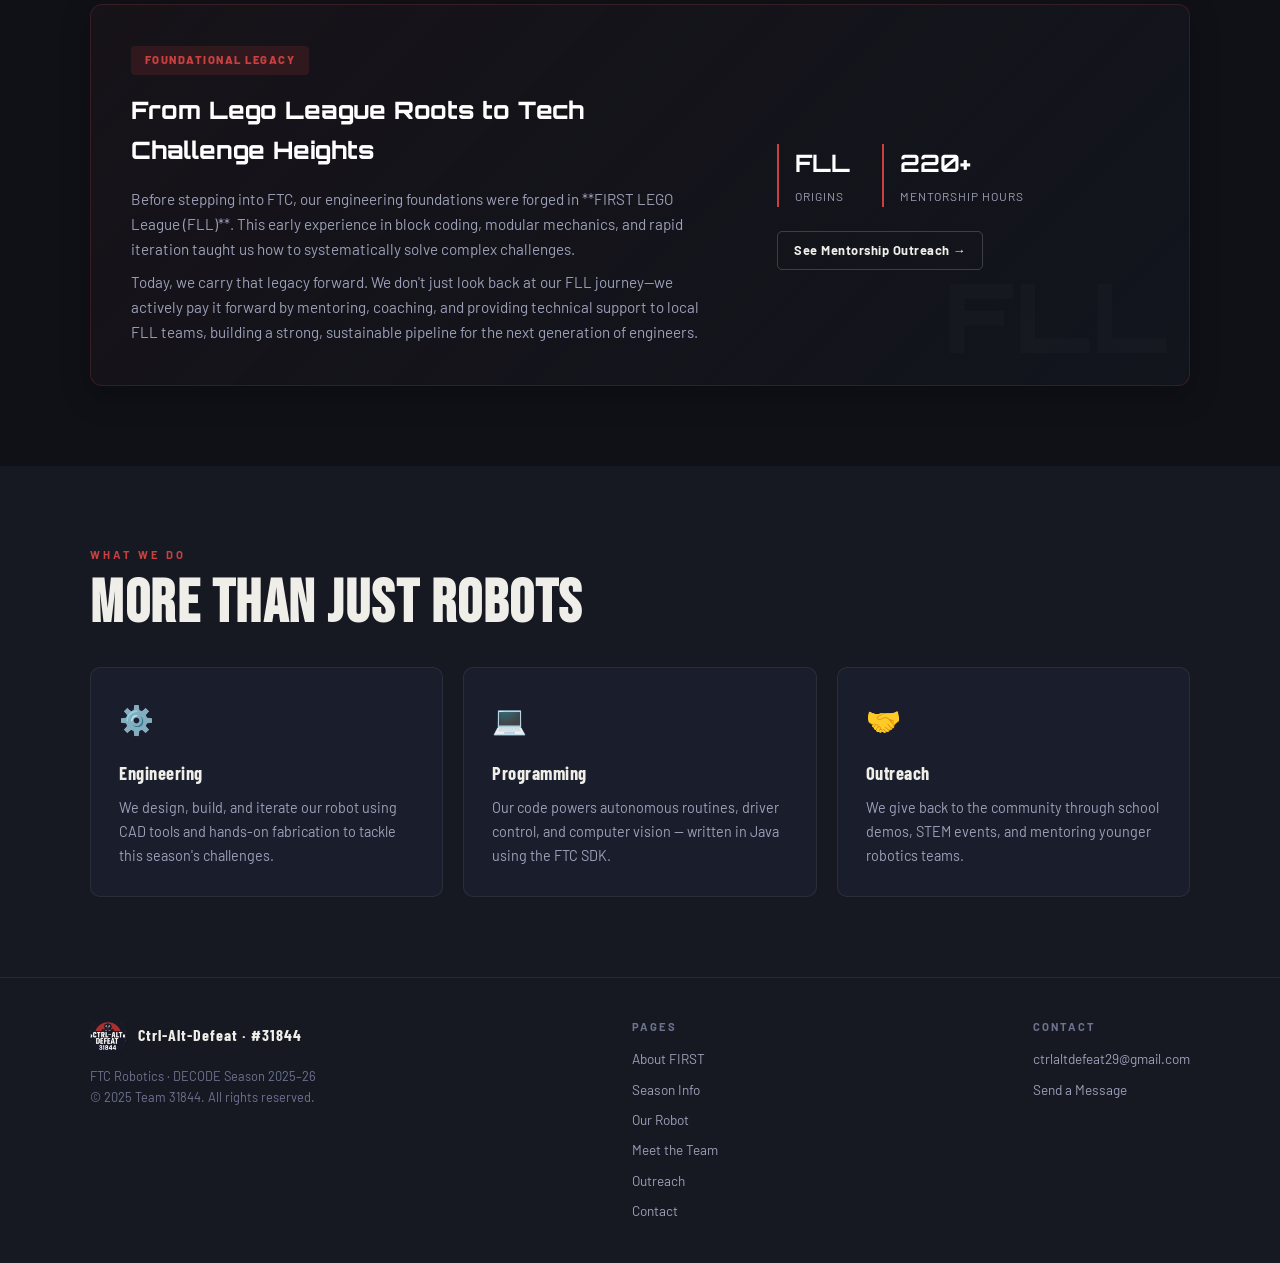
==== commit 64cdd4ba: "Update index.html" ====
--- a/index.html
+++ b/index.html
@@ -69,18 +69,18 @@
       letter-spacing: -8px; line-height: 1;
     }
 
-    .about-grid { display: grid; grid-template-columns: 1fr 1fr; gap: 4rem; align-items: center; margin-top: 3rem; }
+    .about-grid { display: grid; grid-template-columns: 1fr 1fr; gap: 4rem; align-items: center; margin-top: 1rem; }
     .about-text p { color: var(--muted2); margin-bottom: 1rem; font-size: 1rem; }
 
-    /* ── NEW FLL LEGACY SECTION STYLES ── */
+    /* ── FLL LEGACY PANEL STYLES ── */
     .fll-panel {
-      background: linear-gradient(135deg, rgba(201,64,64,0.03) 0%, rgba(15,17,23,0.3) 100%);
-      border: 1px solid rgba(201,64,64,0.15);
+      background: linear-gradient(135deg, rgba(201,64,64,0.04) 0%, rgba(20,24,33,0.6) 100%);
+      border: 1px solid rgba(201,64,64,0.2);
       border-radius: 12px;
       padding: 2.5rem;
-      margin-top: 2rem;
       position: relative;
       overflow: hidden;
+      box-shadow: 0 10px 30px rgba(0,0,0,0.25);
     }
     .fll-panel::after {
       content: 'FLL';
@@ -90,7 +90,7 @@
       font-family: 'Orbitron', sans-serif;
       font-size: 6rem;
       font-weight: 900;
-      color: rgba(255,255,255,0.015);
+      color: rgba(255,255,255,0.02);
       letter-spacing: 2px;
       pointer-events: none;
     }
@@ -112,7 +112,7 @@
     .fll-stat-box h4 { font-family: 'Orbitron', sans-serif; font-size: 1.5rem; color: #ffffff; margin-bottom: 0.2rem; }
     .fll-stat-box p { font-size: 0.75rem; color: var(--muted2); text-transform: uppercase; letter-spacing: 1px; }
 
-    .highlights { display: grid; grid-template-columns: repeat(3,1fr); gap: 1.25rem; margin-top: 3rem; }
+    .highlights { display: grid; grid-template-columns: repeat(3,1fr); gap: 1.25rem; margin-top: 2rem; }
     .hl-card { background: var(--card); border: 1px solid var(--border); border-radius: 10px; padding: 1.75rem; transition: border-color 0.2s, transform 0.2s; }
     .hl-card:hover { border-color: rgba(201,64,64,0.3); transform: translateY(-3px); }
     .hl-icon { font-size: 1.75rem; margin-bottom: 1rem; }
@@ -156,7 +156,7 @@
     <a href="contact.html">Contact</a>
   </div>
 
-  <!-- HERO -->
+  <!-- HERO SECTION -->
   <section class="hero">
     <div class="hero-grid"></div>
     <div class="hero-content">
@@ -171,7 +171,7 @@
     <div class="hero-num">31844</div>
   </section>
 
-  <!-- ABOUT SNIPPET -->
+  <!-- 1. WHO WE ARE (DARK GREY BACKGROUND) -->
   <section class="section" style="background: var(--dark2);">
     <div class="container">
       <div class="about-grid">
@@ -189,8 +189,12 @@
           <img src="logo.png" alt="Team Logo" style="width:280px; height:280px; object-fit:contain; filter: drop-shadow(0 0 40px rgba(201,64,64,0.25));">
         </div>
       </div>
-
-      <!-- ── NEW TAB: FLL FOUNDATIONAL LEGACY SECTION ── -->
+    </div>
+  </section>
+
+  <!-- 2. FLL LEGACY TAB (DEEP CHARCOAL BACKGROUND WITH BOXED CONTAINER) -->
+  <section class="section" style="background: var(--bg);">
+    <div class="container">
       <div class="fll-panel">
         <div class="fll-grid">
           <div>
@@ -218,13 +222,11 @@
           </div>
         </div>
       </div>
-      <!-- ───────────────────────────────────────────── -->
-
-    </div>
-  </section>
-
-  <!-- HIGHLIGHTS -->
-  <section class="section">
+    </div>
+  </section>
+
+  <!-- 3. WHAT WE DO (DARK GREY BACKGROUND) -->
+  <section class="section" style="background: var(--dark2);">
     <div class="container">
       <div class="section-label">What We Do</div>
       <h2 class="section-title">More Than Just Robots</h2>
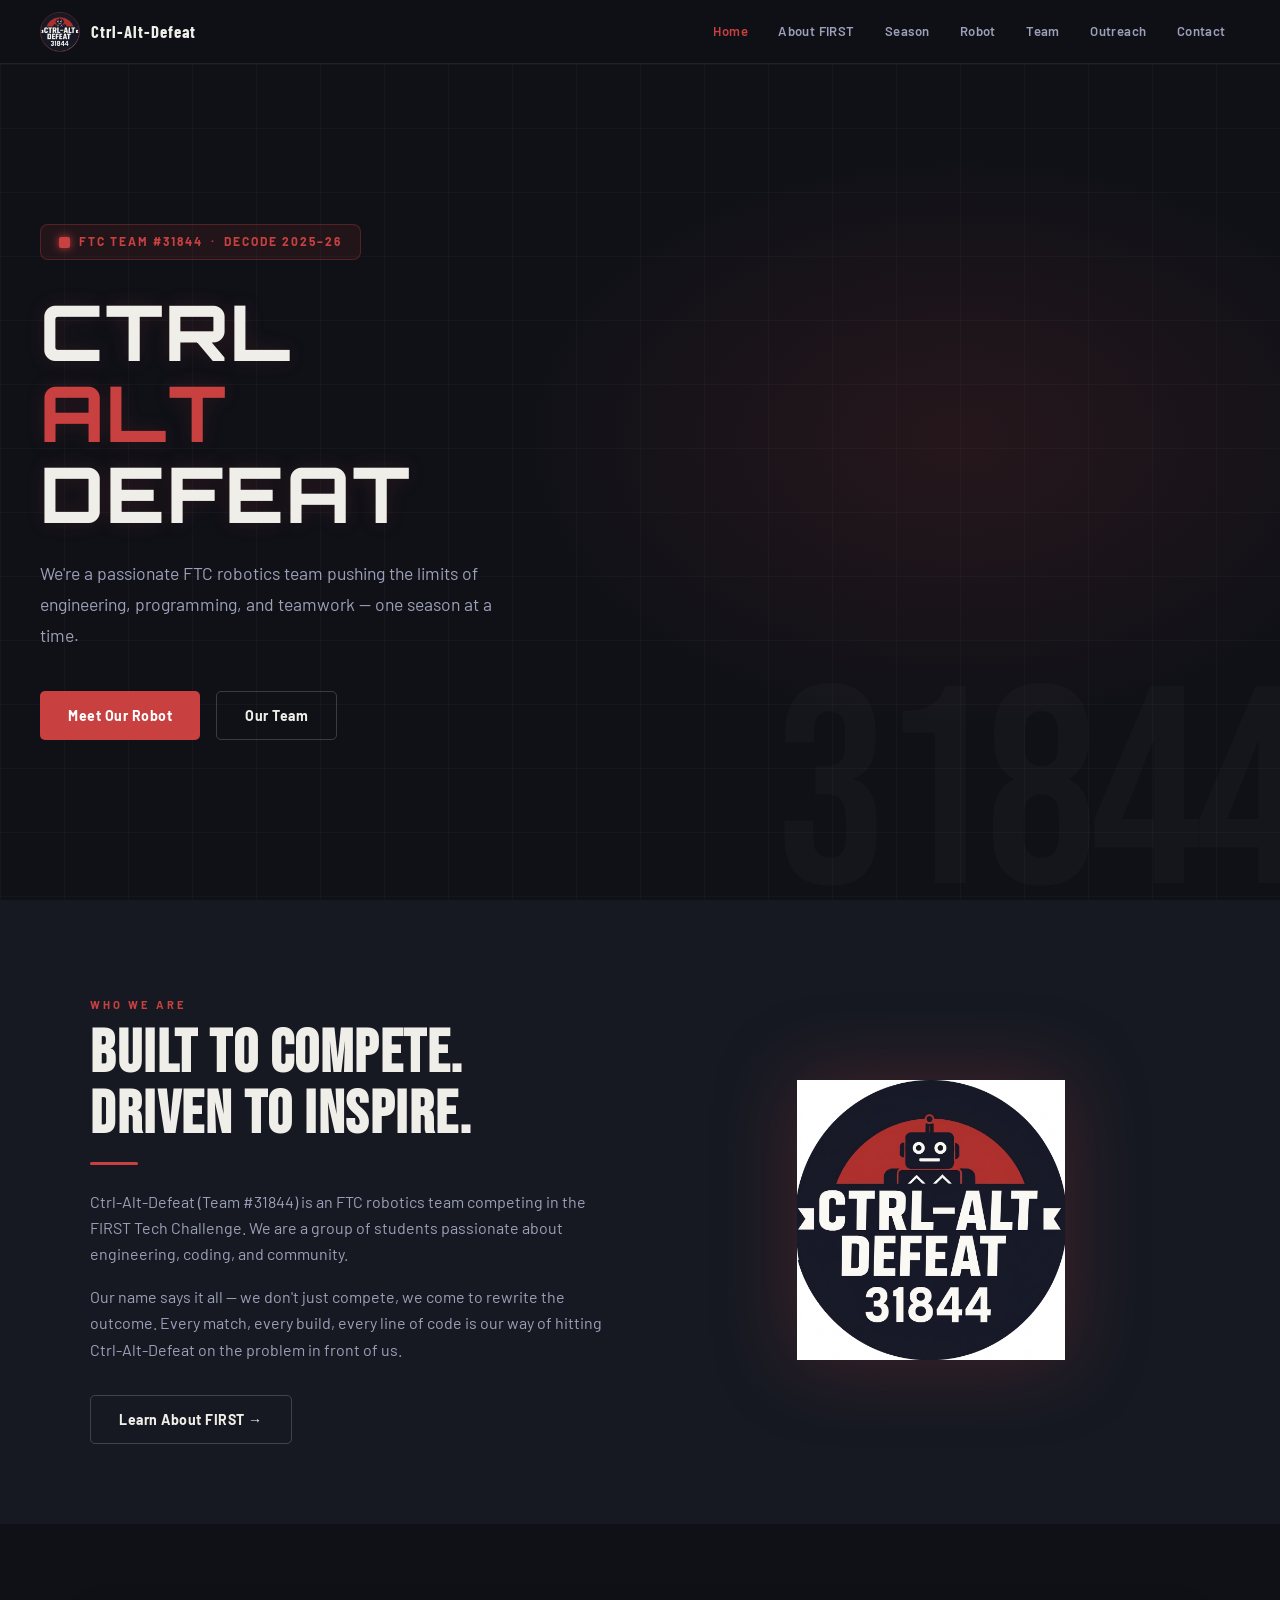
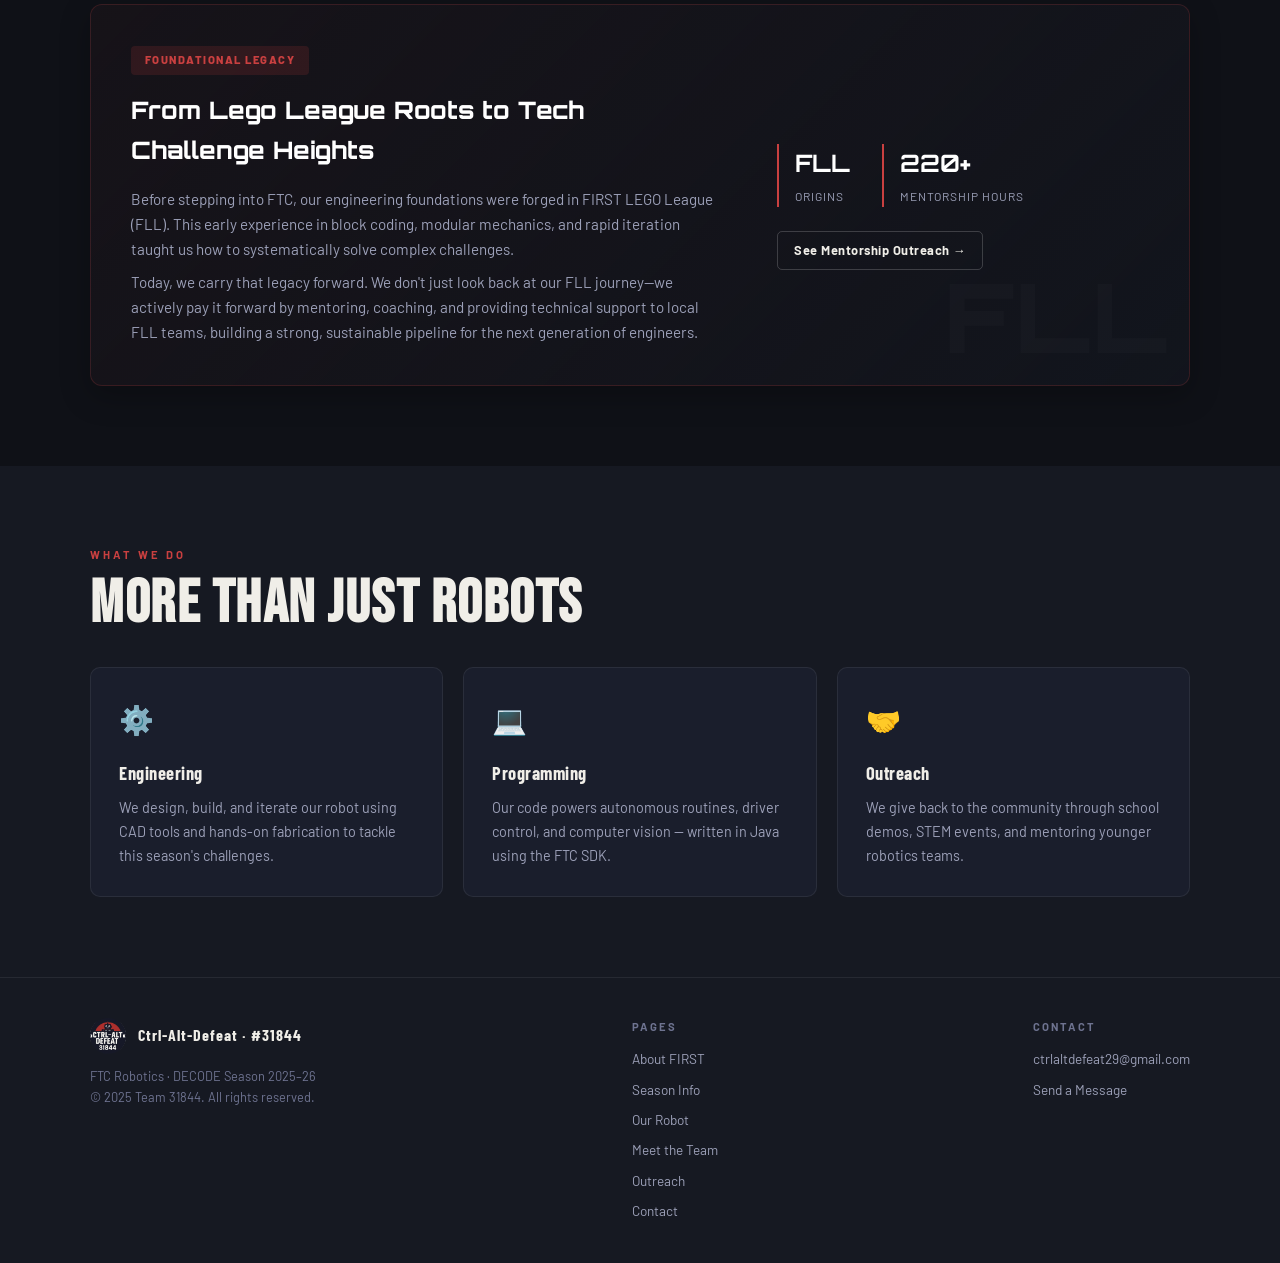
==== commit 1dc99ab6: "Update index.html" ====
--- a/index.html
+++ b/index.html
@@ -201,7 +201,7 @@
             <span class="fll-badge">Foundational Legacy</span>
             <h3 style="font-family: 'Orbitron', sans-serif; font-size: 1.5rem; font-weight: 800; color: #ffffff; margin-bottom: 1rem;">From Lego League Roots to Tech Challenge Heights</h3>
             <p style="font-size: 0.95rem; color: var(--muted2); line-height: 1.65; margin-bottom: 0.5rem;">
-              Before stepping into FTC, our engineering foundations were forged in **FIRST LEGO League (FLL)**. This early experience in block coding, modular mechanics, and rapid iteration taught us how to systematically solve complex challenges. 
+              Before stepping into FTC, our engineering foundations were forged in FIRST LEGO League (FLL). This early experience in block coding, modular mechanics, and rapid iteration taught us how to systematically solve complex challenges. 
             </p>
             <p style="font-size: 0.95rem; color: var(--muted2); line-height: 1.65;">
               Today, we carry that legacy forward. We don't just look back at our FLL journey—we actively pay it forward by mentoring, coaching, and providing technical support to local FLL teams, building a strong, sustainable pipeline for the next generation of engineers.
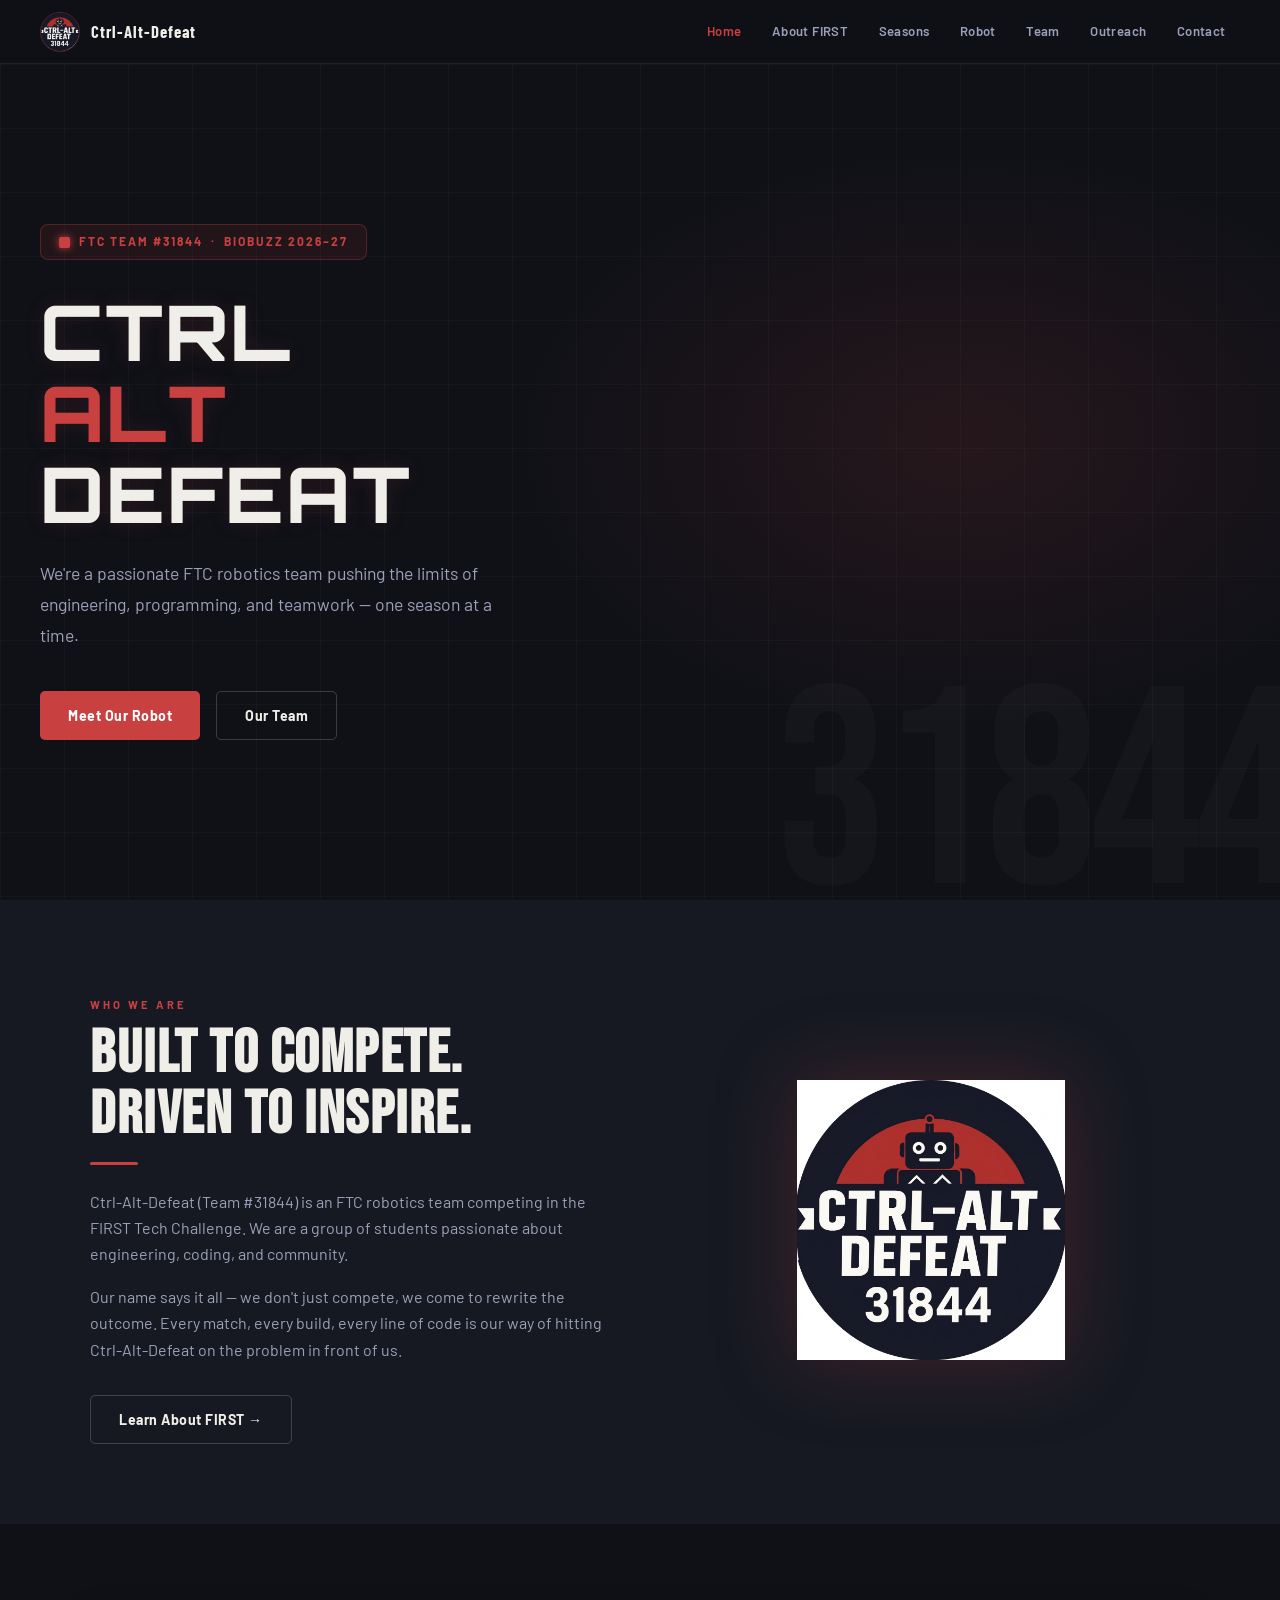
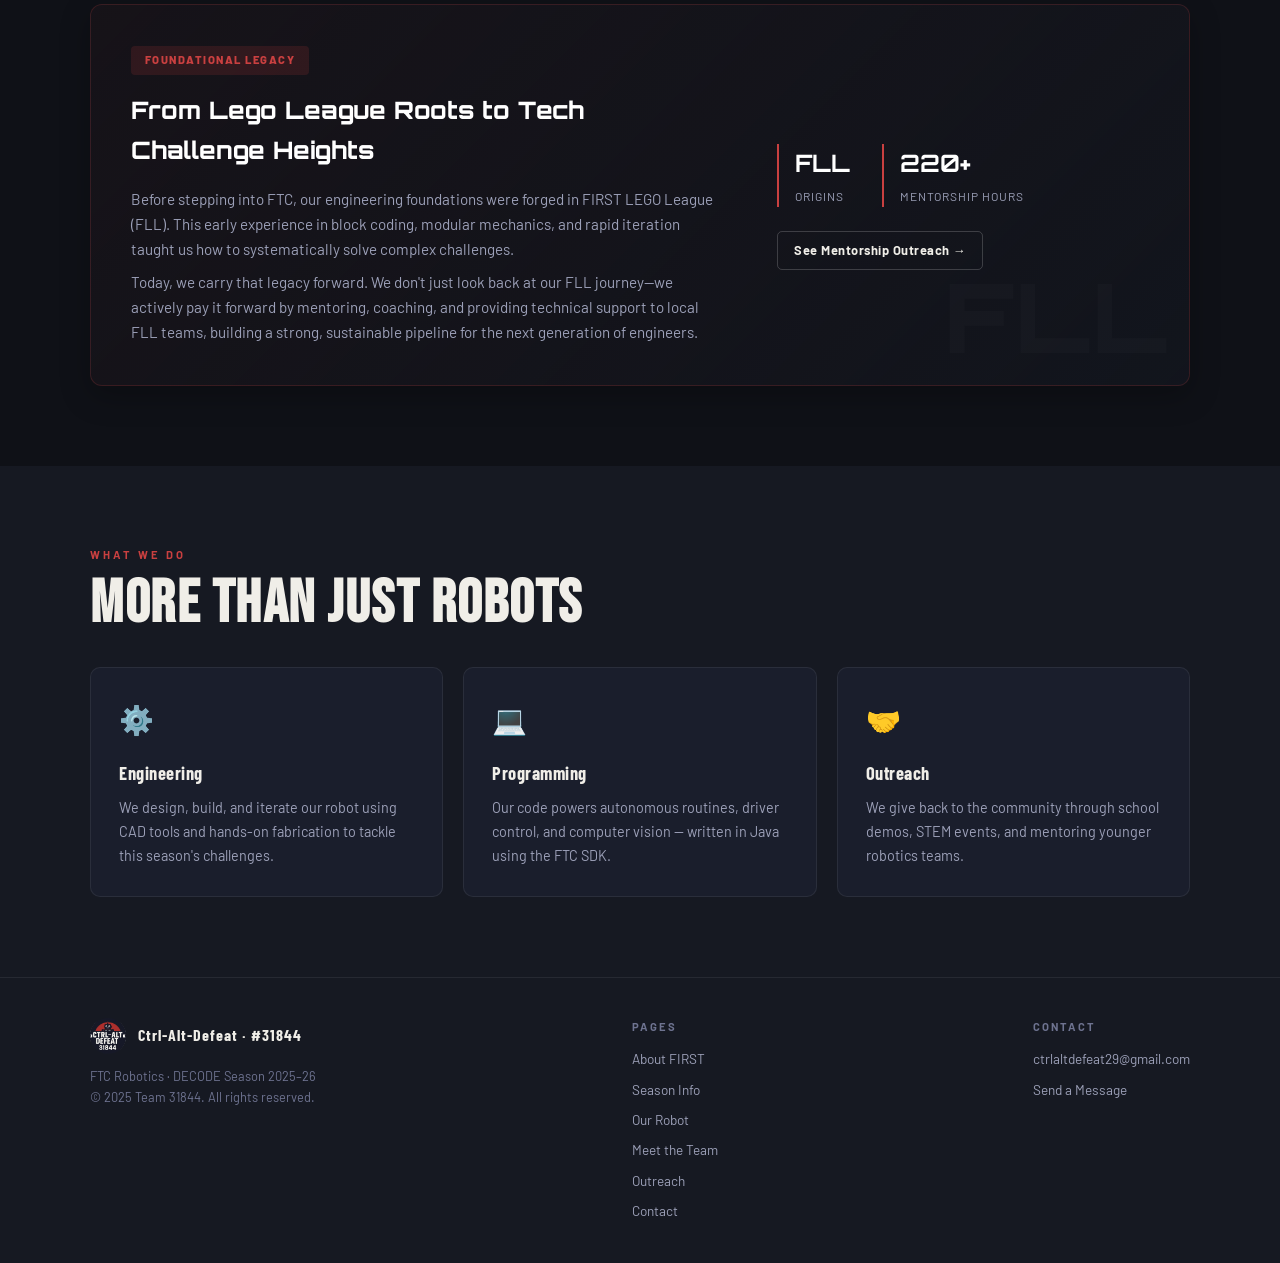
==== commit 8264435c: "Update index.html" ====
--- a/index.html
+++ b/index.html
@@ -139,7 +139,7 @@
     <ul class="nav-links">
       <li><a href="index.html" class="active">Home</a></li>
       <li><a href="about.html">About FIRST</a></li>
-      <li><a href="season.html">Season</a></li>
+      <li><a href="season.html">Seasons</a></li>
       <li><a href="robot.html">Robot</a></li>
       <li><a href="team.html">Team</a></li>
       <li><a href="outreach.html">Outreach</a></li>
@@ -160,7 +160,7 @@
   <section class="hero">
     <div class="hero-grid"></div>
     <div class="hero-content">
-      <div class="hero-tag">FTC Team #31844 &nbsp;·&nbsp; DECODE 2025–26</div>
+      <div class="hero-tag">FTC Team #31844 &nbsp;·&nbsp; BIOBUZZ 2026–27</div>
       <h1>CTRL<br/><span class="red">ALT</span><br/>DEFEAT</h1>
       <p>We're a passionate FTC robotics team pushing the limits of engineering, programming, and teamwork — one season at a time.</p>
       <div class="hero-btns">
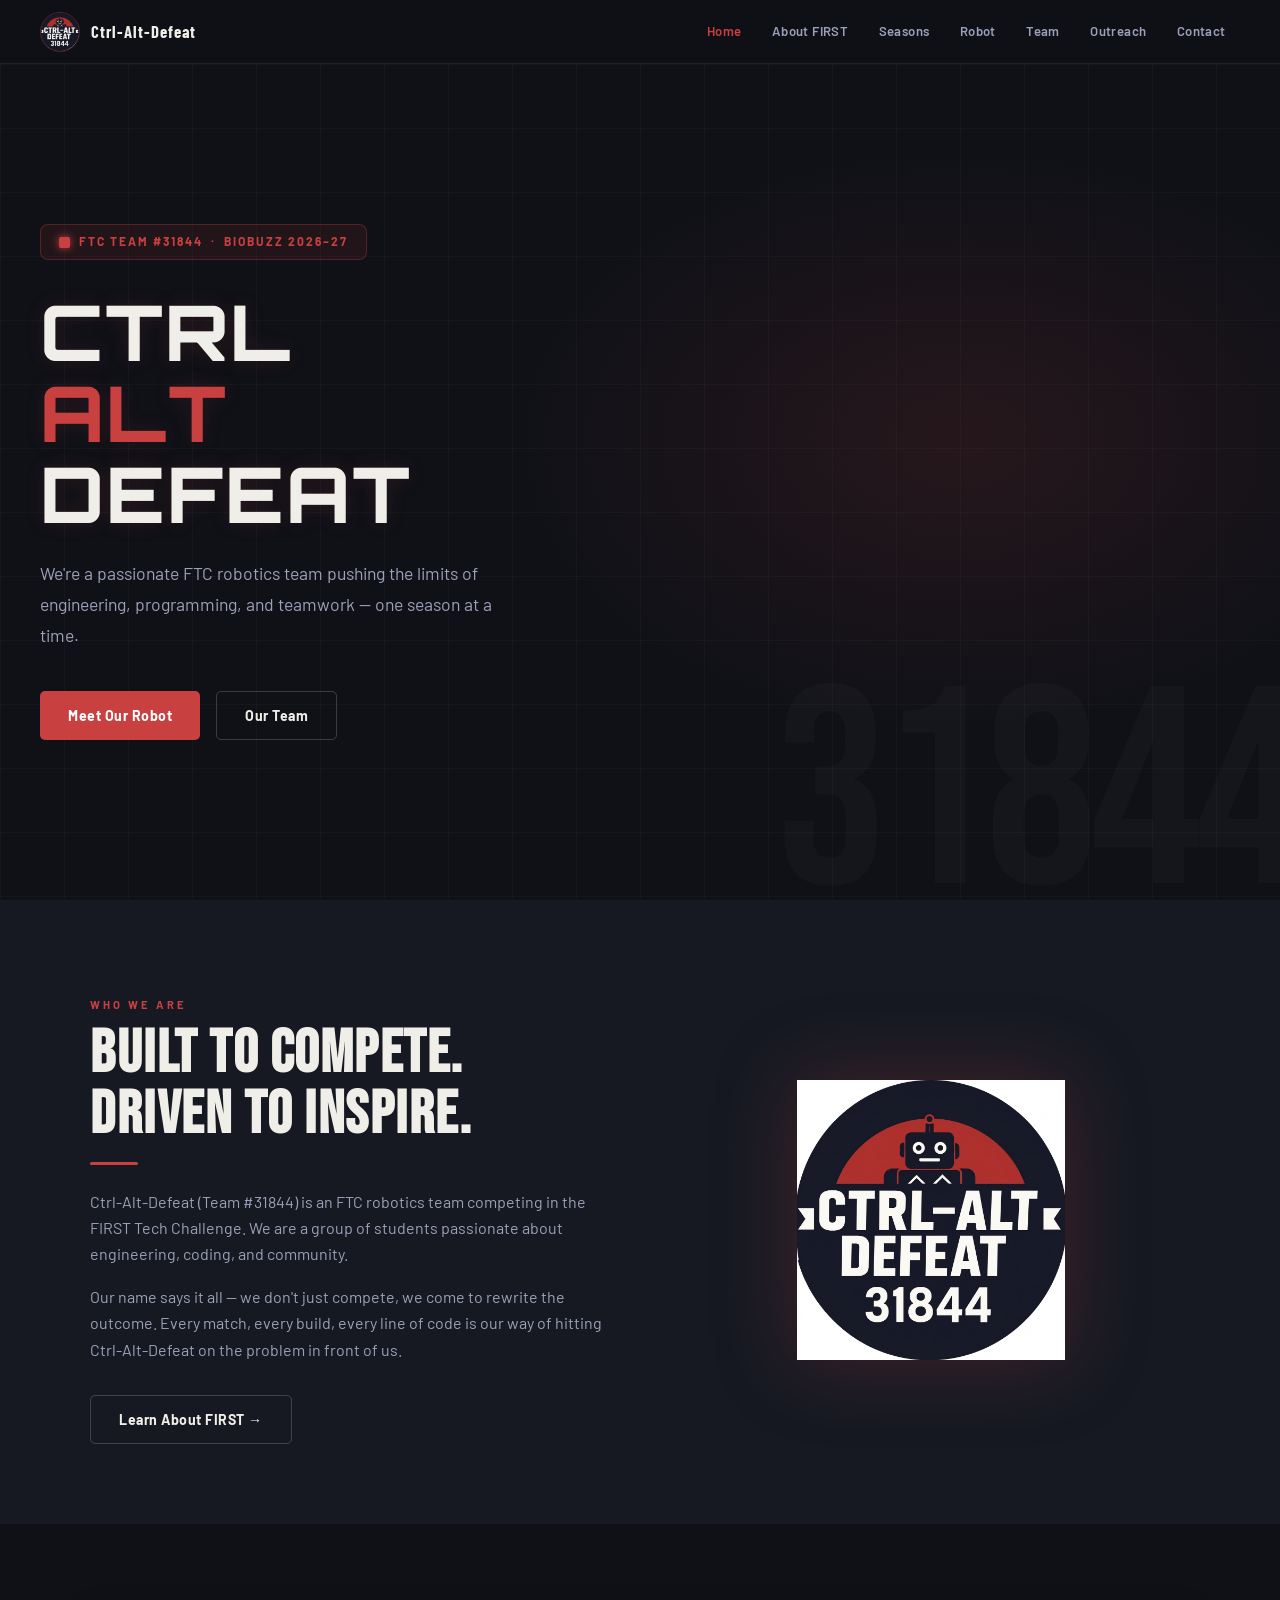
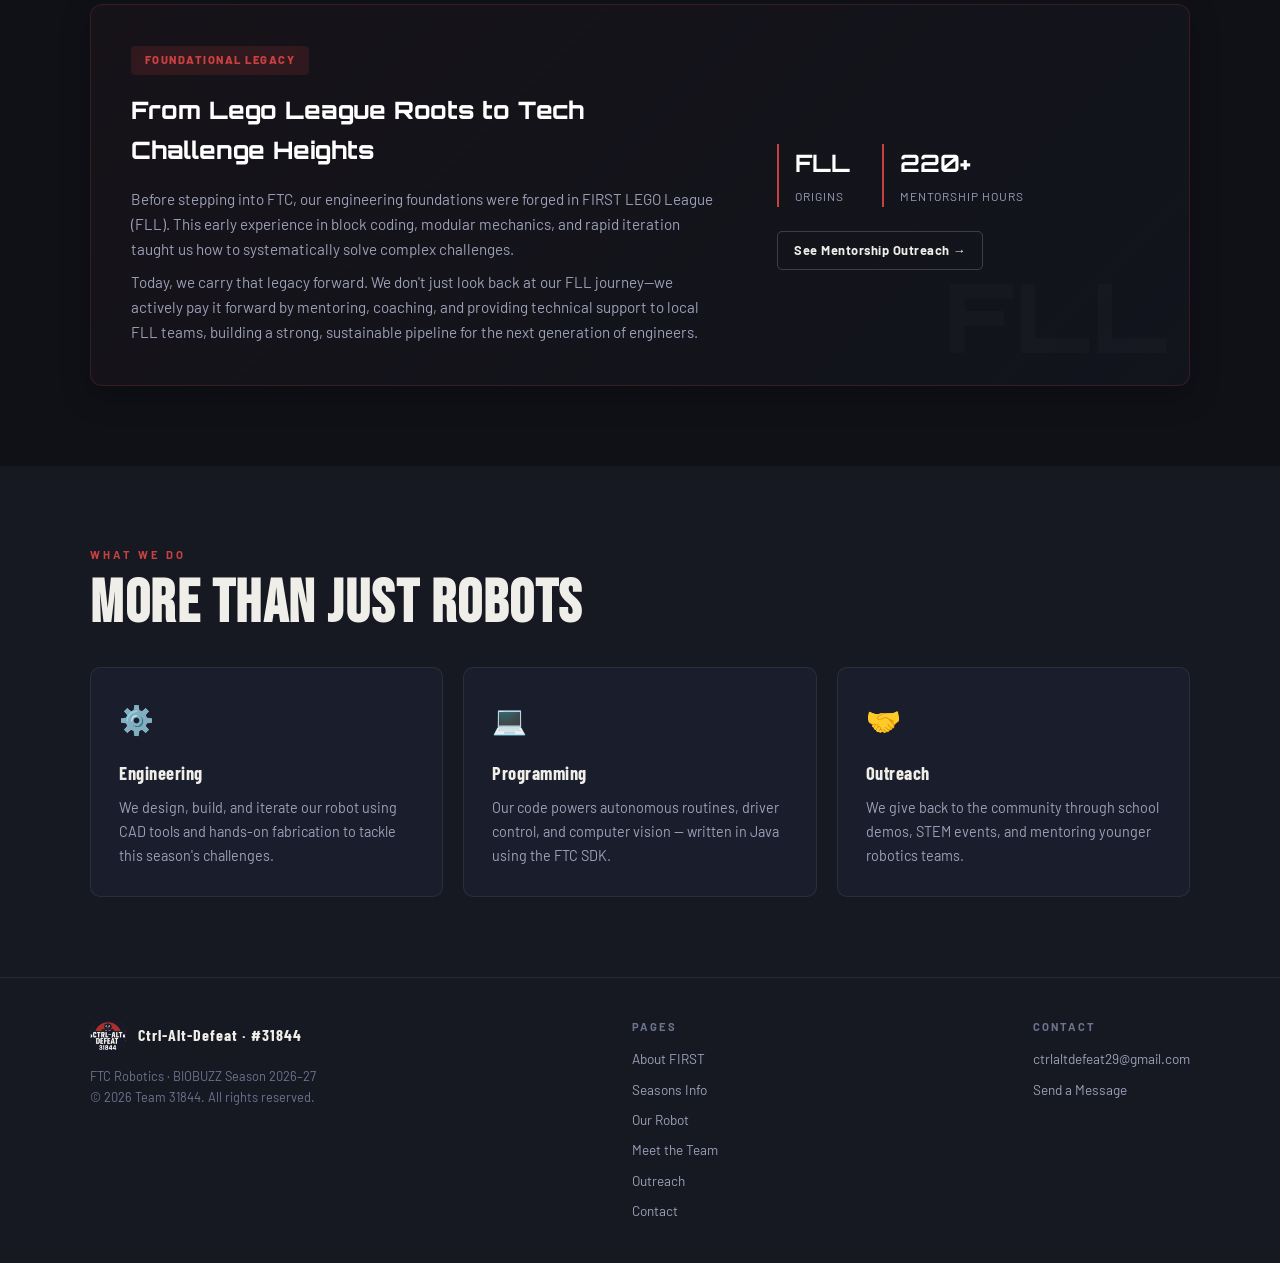
==== commit 87d050b5: "Update index.html" ====
--- a/index.html
+++ b/index.html
@@ -151,7 +151,7 @@
   </nav>
   <div class="mobile-menu" id="mob">
     <a href="index.html">Home</a><a href="about.html">About FIRST</a>
-    <a href="season.html">Season</a><a href="robot.html">Robot</a>
+    <a href="season.html">Seasons</a><a href="robot.html">Robot</a>
     <a href="team.html">Team</a><a href="outreach.html">Outreach</a>
     <a href="contact.html">Contact</a>
   </div>
@@ -258,13 +258,13 @@
           <img class="footer-logo" src="logo.png" alt="Logo">
           <span class="footer-name">Ctrl-Alt-Defeat · #31844</span>
         </div>
-        <div class="footer-copy">FTC Robotics · DECODE Season 2025–26<br/>© 2025 Team 31844. All rights reserved.</div>
+        <div class="footer-copy">FTC Robotics · BIOBUZZ Season 2026–27<br/>© 2026 Team 31844. All rights reserved.</div>
       </div>
       <div>
         <div class="footer-col-title">Pages</div>
         <div class="footer-links">
           <a href="about.html">About FIRST</a>
-          <a href="season.html">Season Info</a>
+          <a href="season.html">Seasons Info</a>
           <a href="robot.html">Our Robot</a>
           <a href="team.html">Meet the Team</a>
           <a href="outreach.html">Outreach</a>
